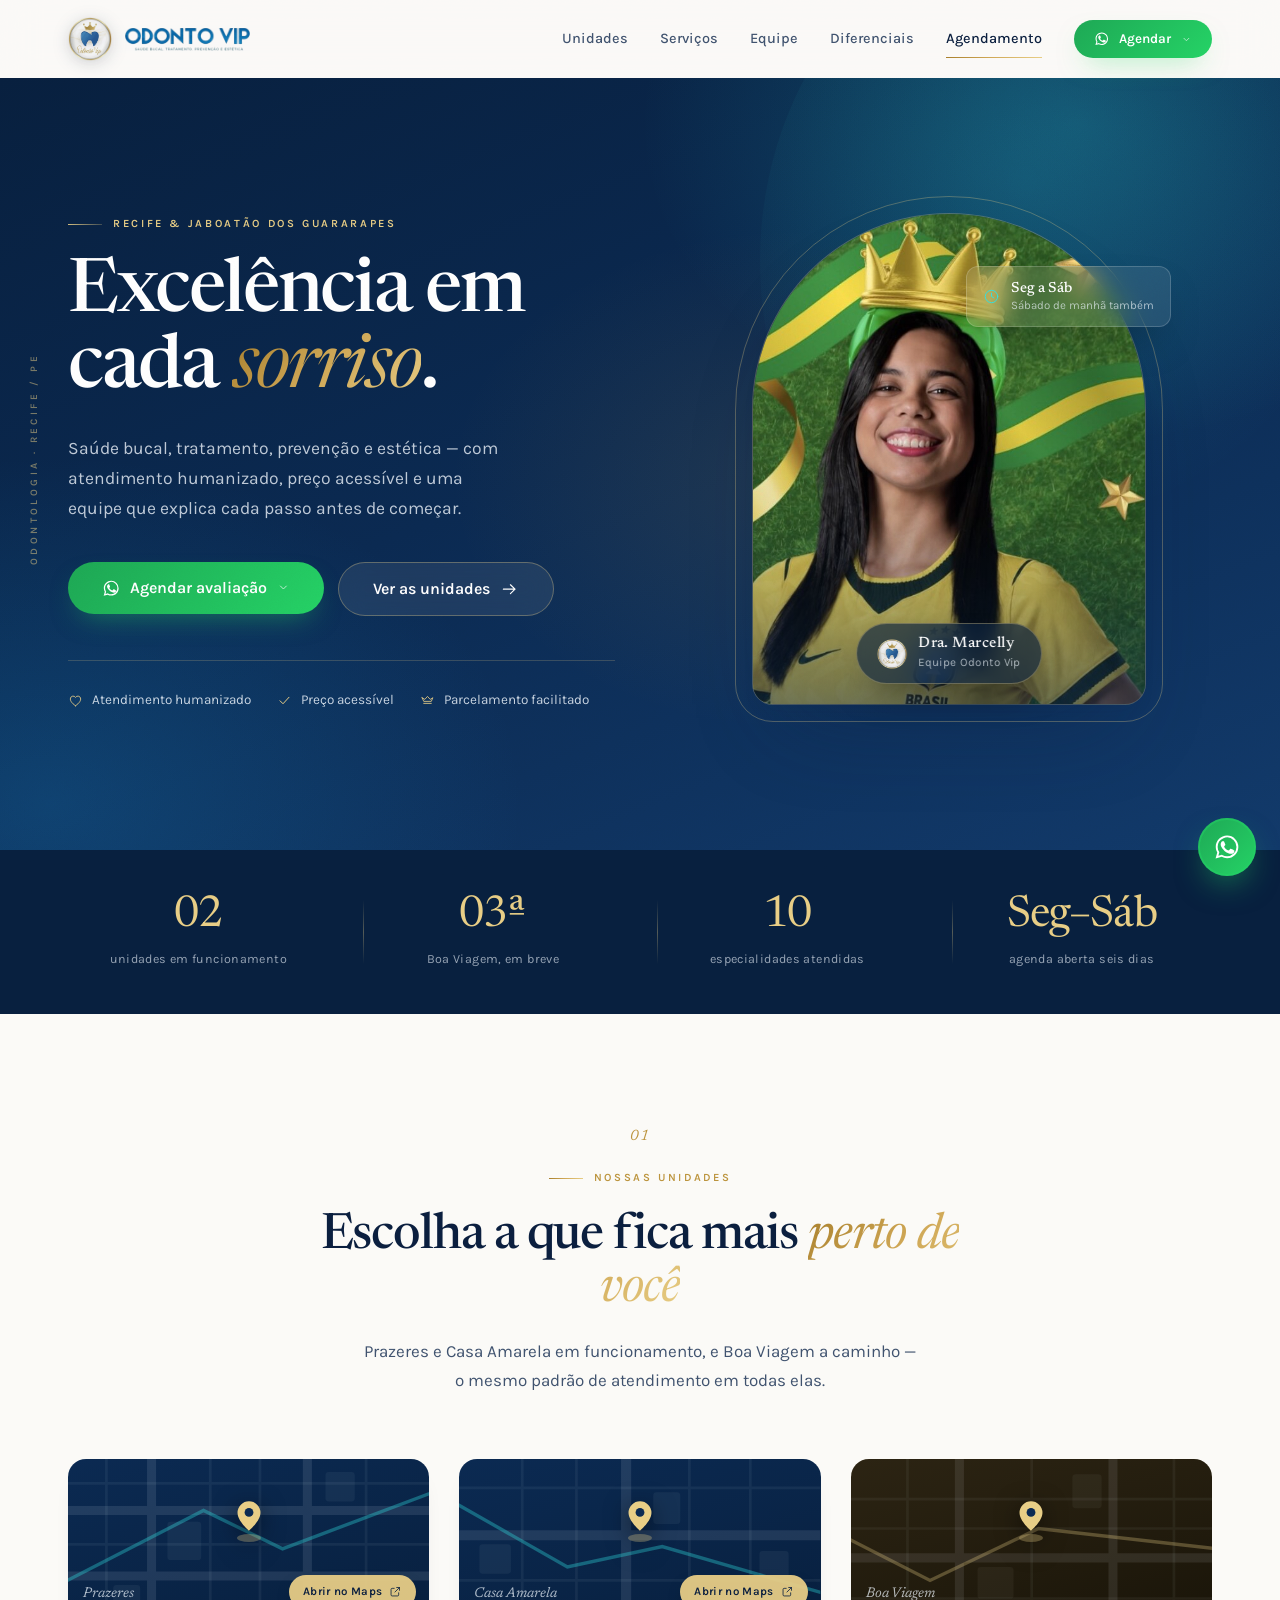
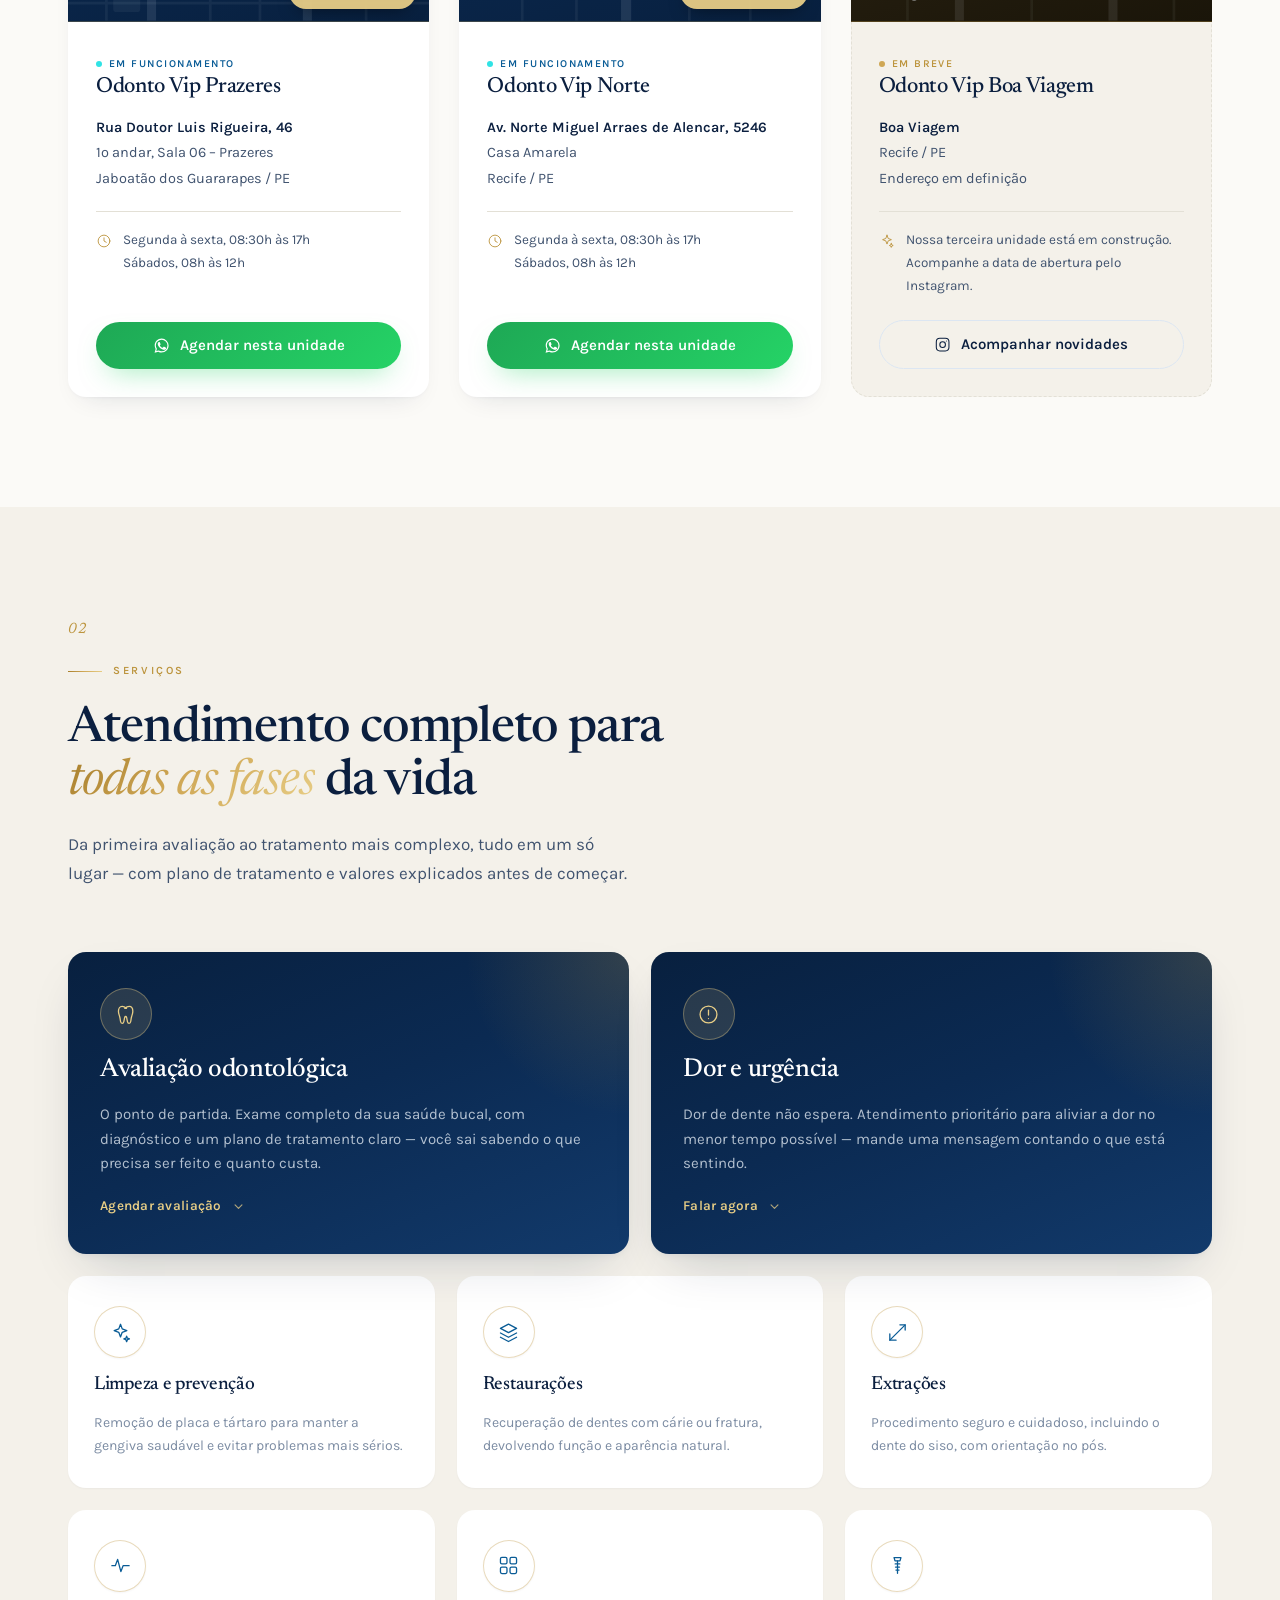
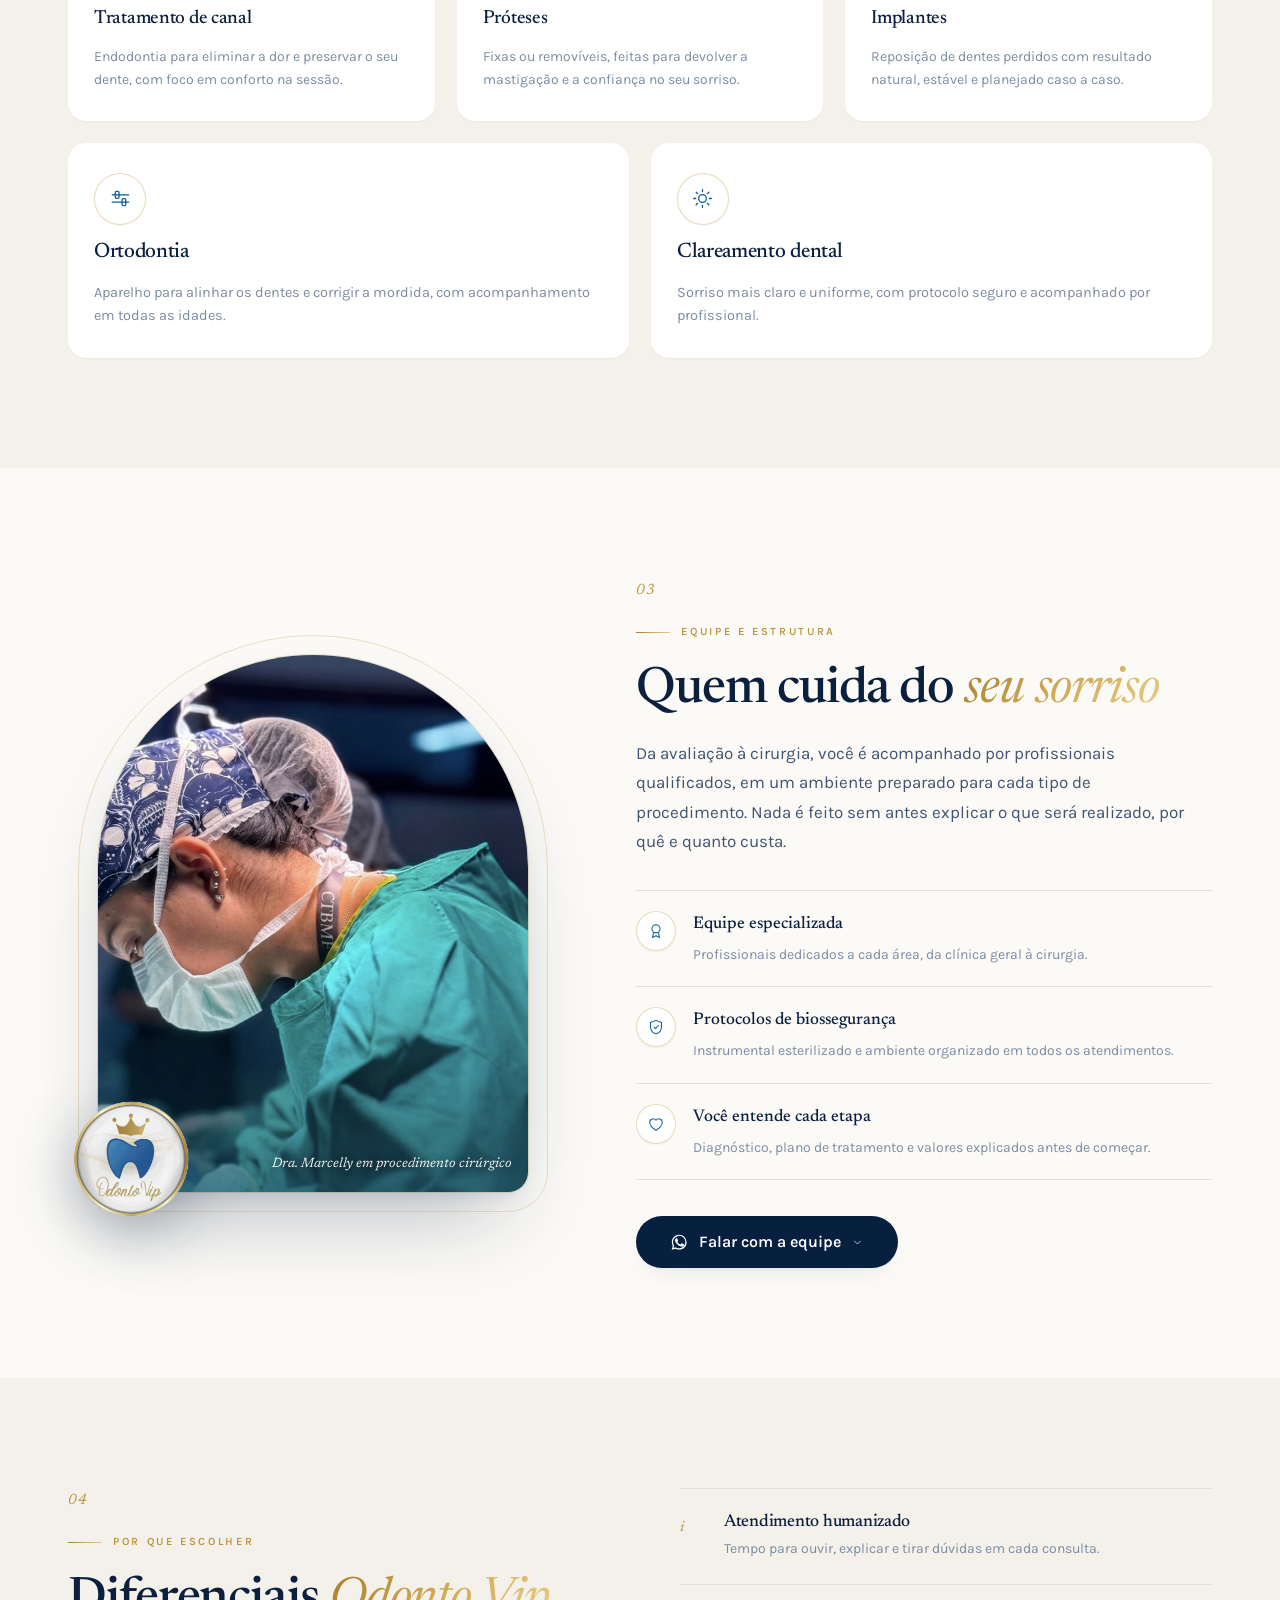
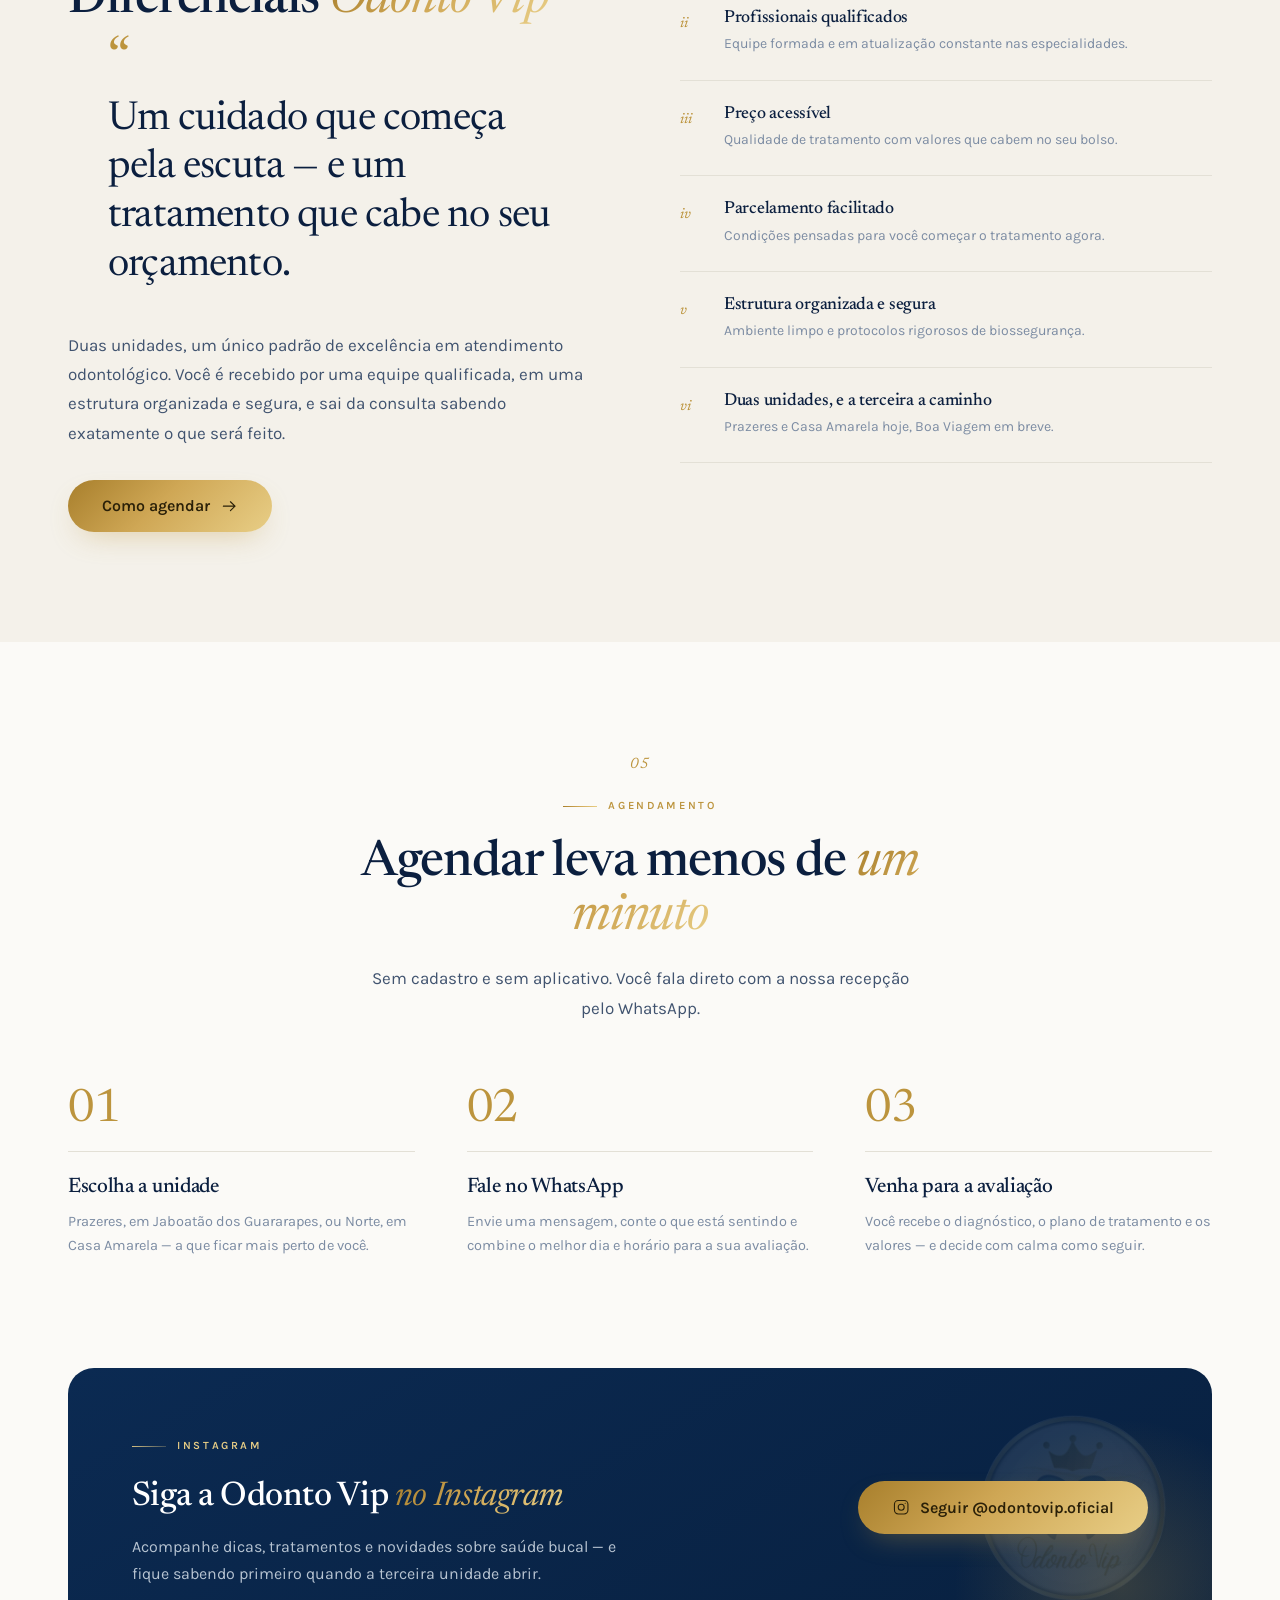
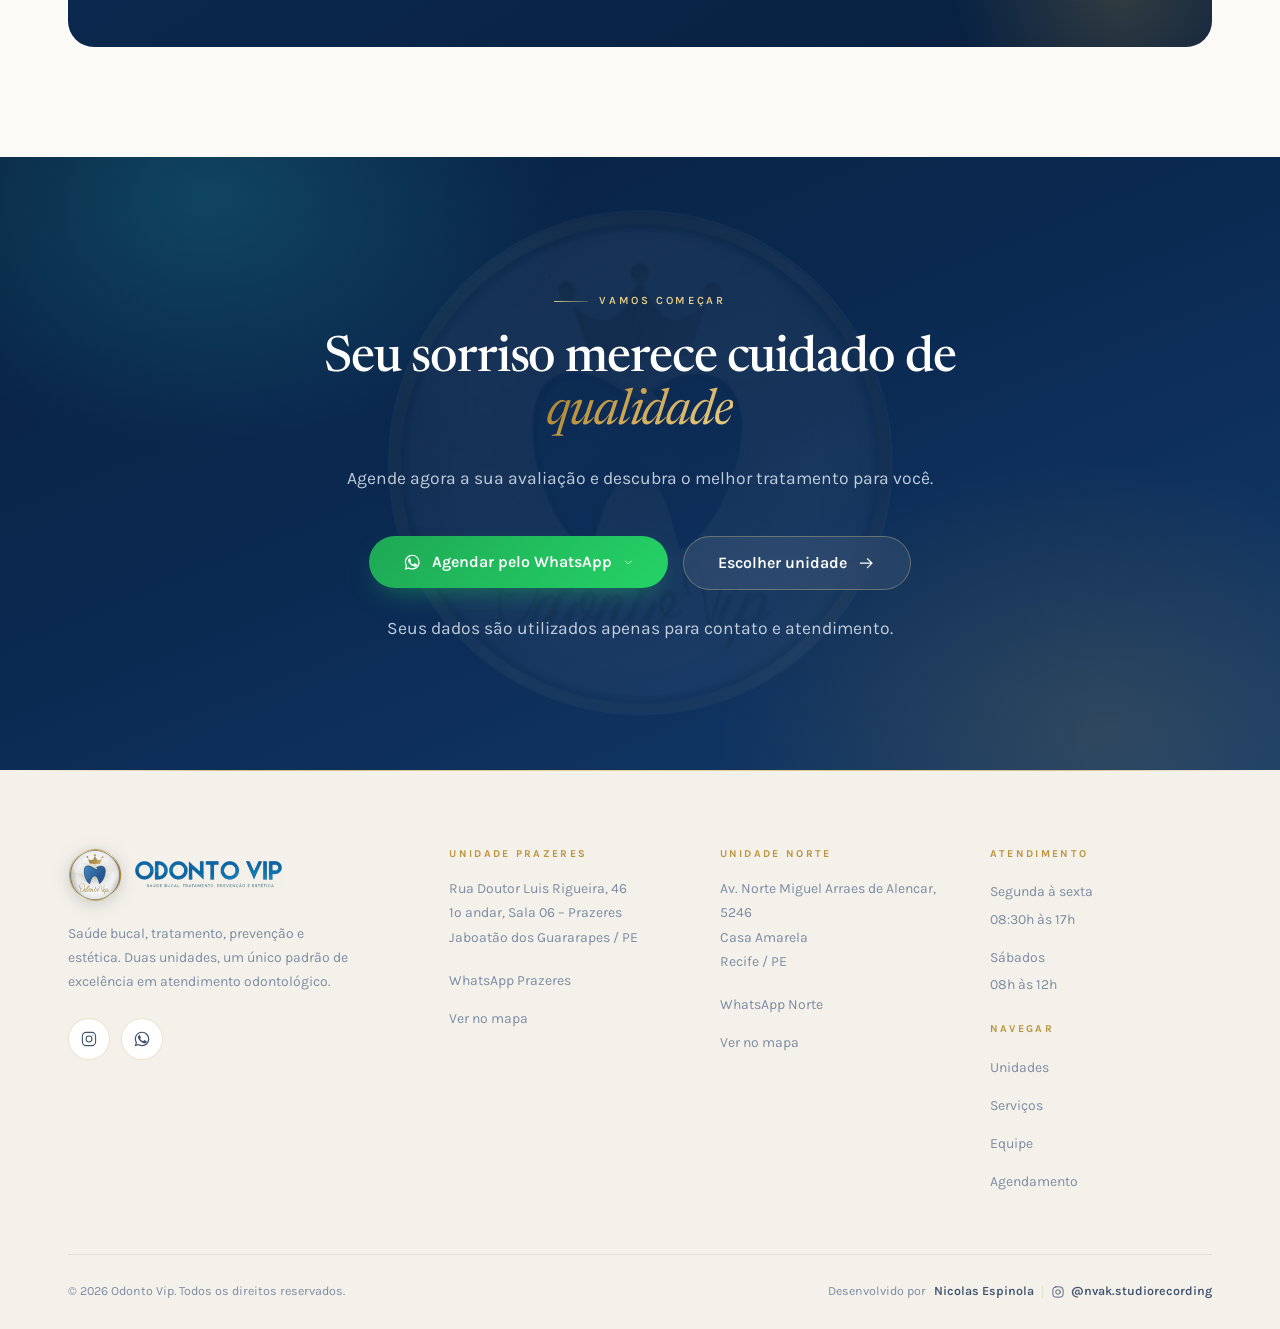
==== odontovip-completo.html @ b55ec0a3 "Landing page Odonto Vip Página institucional para as unidades Prazeres, Norte e Boa Viagem (em const" ====
<!DOCTYPE html>
<html lang="pt-BR">
<head>
<meta charset="UTF-8">
<meta name="viewport" content="width=device-width, initial-scale=1">
<title>Odonto Vip — Excelência em cada sorriso | Recife e Jaboatão dos Guararapes</title>
<meta name="description" content="Clínica odontológica em Recife e Jaboatão dos Guararapes. Avaliação, limpeza, restaurações, canal, próteses, implantes, ortodontia e clareamento. Atendimento humanizado, preço acessível e parcelamento facilitado. Agende pelo WhatsApp.">
<meta name="theme-color" content="#08203F">
<link rel="canonical" href="https://odontovip.com.br/">
<link rel="icon" href="[data-uri]">
<link rel="apple-touch-icon" href="[data-uri]">

<meta property="og:type" content="website">
<meta property="og:locale" content="pt_BR">
<meta property="og:site_name" content="Odonto Vip">
<meta property="og:title" content="Odonto Vip — Excelência em cada sorriso">
<meta property="og:description" content="Saúde bucal, tratamento, prevenção e estética. Duas unidades em Recife e Jaboatão dos Guararapes. Agende pelo WhatsApp.">
<meta property="og:image" content="[data-uri]">
<meta name="twitter:card" content="summary_large_image">

<link rel="preconnect" href="https://fonts.googleapis.com">
<link rel="preconnect" href="https://fonts.gstatic.com" crossorigin>
<link href="https://fonts.googleapis.com/css2?family=Newsreader:ital,opsz,wght@0,6..72,400;0,6..72,500;0,6..72,600;1,6..72,400;1,6..72,500&family=Karla:wght@400;500;600;700&display=swap" rel="stylesheet">
<style>
/* ==========================================================================
   ODONTO VIP — direção de arte
   --------------------------------------------------------------------------
   Impronta própria, não herdada de template:
   · serifa editorial (Newsreader) com itálico como acento — o oposto do
     sans-geométrico-em-tudo que deixa a página com cara de gerada
   · grão fino sobre toda a página, para tirar o "liso digital"
   · fotos em arco (topo semicircular), não em retângulo arredondado
   · fios de ouro (hairlines) em vez de bordas duras
   · numeração de seção 01…05, rótulos verticais, citação em corpo grande
   · ícones de traço fino em anel de ouro, sem caixa preenchida repetida
   Matizes amostrados da marca: azul do dente #1880BF, dourado da coroa #BC943D.
   ========================================================================== */

:root{
  color-scheme: light;

  /* ---- base ---- */
  --paper:#FBFAF7;          /* branco quente, não clínico */
  --paper-2:#F4F1EA;
  --surface:#FFFFFF;
  --bg:#F6F8FC;
  --ink:#0B1F3F;
  --ink-soft:#40536F;
  --ink-faint:#7C8CA3;
  --rule:#E3E0D6;
  --rule-cool:#DCE6F2;

  /* ---- marca ---- */
  --navy:#08203F;
  --navy-2:#0B2A52;
  --navy-3:#123A6B;
  --brand:#1880BF;
  --brand-deep:#0A5C96;
  --brand-bright:#3AA7DE;
  --cyan:#30E3E5;
  --gold:#BC943D;
  --gold-mid:#CFA755;
  --gold-light:#E8CE86;
  --wa:#25D366;
  --wa-deep:#1EA855;

  --grad-brand:linear-gradient(135deg,#0A5C96 0%,#1880BF 60%,#3AA7DE 100%);
  --grad-gold:linear-gradient(135deg,#A87F2C 0%,#CFA755 45%,#E8CE86 100%);
  --grad-navy:linear-gradient(158deg,#08203F 0%,#0B2A52 48%,#123A6B 100%);
  --hair-gold:linear-gradient(90deg,transparent,rgba(188,148,61,.55) 18%,rgba(232,206,134,.9) 50%,rgba(188,148,61,.55) 82%,transparent);
  --hair-cool:linear-gradient(90deg,transparent,rgba(24,128,191,.35) 20%,rgba(48,227,229,.5) 50%,rgba(24,128,191,.35) 80%,transparent);

  /* ---- sombras: difusas e baixas, como luz de ambiente ---- */
  --sh-xs:0 1px 2px rgba(11,31,63,.04);
  --sh:0 2px 4px -2px rgba(11,31,63,.06),0 12px 28px -16px rgba(11,31,63,.16);
  --sh-md:0 4px 10px -4px rgba(11,31,63,.08),0 22px 50px -20px rgba(11,31,63,.22);
  --sh-lg:0 10px 20px -10px rgba(11,31,63,.12),0 44px 90px -30px rgba(11,31,63,.32);
  --sh-gold:0 12px 30px -12px rgba(188,148,61,.45);
  --sh-wa:0 12px 28px -12px rgba(37,211,102,.5);
  --ring:0 0 0 3px rgba(24,128,191,.18);

  /* ---- forma ---- */
  --r-sm:6px;
  --r:12px;
  --r-lg:18px;
  --r-xl:26px;
  --pill:999px;
  --arch:50% 50% 20px 20px / 40% 40% 20px 20px;

  /* ---- tipografia ---- */
  --display:"Newsreader","Iowan Old Style","Palatino Linotype",Georgia,serif;
  --body:"Karla","Avenir Next","Segoe UI",system-ui,sans-serif;

  --ease:cubic-bezier(.22,1,.36,1);
  --t-fast:.2s;
  --t:.4s;
  --t-slow:.7s;

  --head-h:78px;
  --maxw:1200px;
}

/* ============================== reset ============================== */
*,*::before,*::after{box-sizing:border-box}
html{scroll-behavior:smooth; scroll-padding-top:calc(var(--head-h) + 20px); -webkit-text-size-adjust:100%}
body{
  margin:0; background:var(--paper); color:var(--ink);
  font-family:var(--body); font-size:16px; line-height:1.7; font-weight:400;
  -webkit-font-smoothing:antialiased; overflow-x:hidden;
}
/* grão fino sobre tudo — tira o aspecto liso de render */
body::after{
  content:""; position:fixed; inset:0; z-index:3; pointer-events:none; opacity:.05;
  mix-blend-mode:multiply;
  background-image:url("data:image/svg+xml,%3Csvg xmlns='http://www.w3.org/2000/svg' width='180' height='180'%3E%3Cfilter id='n'%3E%3CfeTurbulence type='fractalNoise' baseFrequency='.86' numOctaves='4' stitchTiles='stitch'/%3E%3C/filter%3E%3Crect width='180' height='180' filter='url(%23n)'/%3E%3C/svg%3E");
}
img{max-width:100%; display:block; height:auto}
a{color:var(--brand-deep); text-decoration:none; transition:color var(--t-fast)}
a:hover{color:var(--brand)}
h1,h2,h3,h4{margin:0; font-family:var(--display); font-weight:500; line-height:1.1; letter-spacing:-.015em; color:var(--ink)}
p{margin:0}
ul{margin:0; padding:0; list-style:none}
button{font-family:inherit}
:focus-visible{outline:none; box-shadow:var(--ring); border-radius:var(--r-sm)}
::selection{background:rgba(24,128,191,.18)}

.wrap{width:100%; max-width:var(--maxw); margin:0 auto; padding:0 28px; position:relative; z-index:1}
.section{padding:110px 0; position:relative; z-index:1}
.section-paper{background:var(--paper-2)}
.sr-only{position:absolute;width:1px;height:1px;padding:0;margin:-1px;overflow:hidden;clip:rect(0 0 0 0);white-space:nowrap;border:0}

/* ============================== átomos ============================== */

/* rótulo pequeno em caixa alta, com fio de ouro à esquerda */
.label{
  display:inline-flex; align-items:center; gap:11px;
  font-size:11px; font-weight:600; letter-spacing:.24em; text-transform:uppercase;
  color:var(--gold); margin-bottom:22px;
}
.label::before{content:""; width:34px; height:1px; background:var(--grad-gold); flex:none}
.label.on-dark{color:var(--gold-light)}
.label.on-dark::before{background:linear-gradient(90deg,rgba(232,206,134,.9),rgba(232,206,134,.25))}

/* numeração editorial de seção */
.sec-no{
  display:block; font-family:var(--display); font-style:italic; font-weight:400;
  font-size:15px; letter-spacing:.06em; color:var(--gold); margin-bottom:10px;
}

/* rótulo vertical */
.vlabel{
  position:absolute; left:-14px; top:50%;
  transform:rotate(180deg) translateY(50%); writing-mode:vertical-rl;
  font-size:10px; font-weight:600; letter-spacing:.34em; text-transform:uppercase;
  color:rgba(232,206,134,.5); pointer-events:none; user-select:none;
}

.h-xl{font-size:clamp(40px,6.2vw,74px); line-height:1.03; letter-spacing:-.028em}
.h-lg{font-size:clamp(30px,4.4vw,50px); line-height:1.07; letter-spacing:-.022em}
.h-md{font-size:clamp(24px,3vw,34px); line-height:1.14}

/* acentos: itálico serifado + ouro — o gesto que dá autoria à página */
.acc{font-style:italic; font-weight:400;
  background:var(--grad-gold); -webkit-background-clip:text; background-clip:text; color:transparent}
.acc-cool{font-style:italic; font-weight:400;
  background:linear-gradient(120deg,#3AA7DE,#30E3E5); -webkit-background-clip:text; background-clip:text; color:transparent}

.lead{font-size:17px; color:var(--ink-soft); line-height:1.72; max-width:56ch}
.lead-sm{font-size:15px; color:var(--ink-soft); line-height:1.7}

/* fios */
.hair{height:1px; background:var(--hair-gold); border:0; margin:0}
.hair-cool{height:1px; background:var(--hair-cool); border:0; margin:0}

.sec-head{max-width:640px; margin-bottom:64px}
.sec-head.center{margin-inline:auto; text-align:center}
.sec-head.center .label{justify-content:center}
.sec-head .lead{margin-top:20px}

/* ---- botões ---- */
.btn{
  display:inline-flex; align-items:center; justify-content:center; gap:10px;
  font-family:var(--body); font-weight:600; font-size:15px; line-height:1;
  padding:15px 28px; border-radius:var(--pill); border:0; cursor:pointer;
  white-space:nowrap; text-decoration:none; position:relative;
  transition:transform var(--t) var(--ease), box-shadow var(--t) var(--ease),
             background var(--t-fast), color var(--t-fast), border-color var(--t-fast);
}
/* line-height:1 no botão + display:block no ícone = ícone e texto sempre
   centrados entre si (era a causa do desalinhamento no "Agendar") */
.btn svg{width:1.15em; height:1.15em; flex:none; display:block}
.btn-wa{background:linear-gradient(135deg,var(--wa-deep),var(--wa)); color:#fff; box-shadow:var(--sh-wa)}
.btn-wa:hover{transform:translateY(-2px); box-shadow:0 18px 38px -12px rgba(37,211,102,.6); color:#fff}
.btn-ink{background:var(--navy); color:#fff; box-shadow:var(--sh)}
.btn-ink:hover{transform:translateY(-2px); background:var(--navy-2); color:#fff; box-shadow:var(--sh-md)}
.btn-gold{background:var(--grad-gold); color:#2A2008; box-shadow:var(--sh-gold)}
.btn-gold:hover{transform:translateY(-2px); color:#2A2008; box-shadow:0 18px 40px -12px rgba(188,148,61,.55)}
.btn-line{background:transparent; color:var(--ink); border:1px solid var(--rule-cool)}
.btn-line:hover{border-color:var(--brand); color:var(--brand-deep); transform:translateY(-2px)}
.btn-glass{background:rgba(255,255,255,.08); color:#fff; border:1px solid rgba(232,206,134,.34); backdrop-filter:blur(12px)}
.btn-glass:hover{background:rgba(255,255,255,.14); border-color:var(--gold-light); color:#fff; transform:translateY(-2px)}
.btn-block{width:100%}
.btn-sm{padding:11px 20px; font-size:13.5px}
.btn-lg{padding:17px 34px; font-size:16px}

/* seta que avança no hover */
.btn .go{transition:transform var(--t) var(--ease)}
.btn:hover .go{transform:translateX(4px)}

/* ---- seletor de unidade ----
   Feito com <details>/<summary>: abre e fecha nativamente, é acessível por
   teclado e os links continuam sendo <a href> de verdade — funciona mesmo se o
   JS falhar. O JS só cuida de fechar ao clicar fora e no Esc. */
.picker{position:relative; display:inline-block}
.picker.block{display:block}
.picker > summary{
  list-style:none; cursor:pointer;
  -webkit-tap-highlight-color:transparent;
}
.picker > summary::-webkit-details-marker{display:none}
.picker > summary::marker{content:""}
.picker.block > summary{width:100%}
.picker .caret{width:.8em; height:.8em; opacity:.75; transition:transform var(--t) var(--ease)}
.picker[open] .caret{transform:rotate(180deg)}

.picker-menu{
  position:absolute; z-index:70; top:calc(100% + 12px); left:50%; transform:translateX(-50%);
  min-width:268px; padding:9px; border-radius:var(--r-lg); text-align:left;
  background:var(--surface); box-shadow:var(--sh-md), inset 0 0 0 1px rgba(188,148,61,.30);
  animation:pop .18s var(--ease);
}
@keyframes pop{from{opacity:0; transform:translateX(-50%) translateY(-6px)}}
.picker.to-right .picker-menu{left:auto; right:0; transform:none; animation:pop-r .18s var(--ease)}
@keyframes pop-r{from{opacity:0; transform:translateY(-6px)}}
.picker.to-up .picker-menu{top:auto; bottom:calc(100% + 12px)}
/* enquanto um seletor está aberto, a seção dele sobe acima das seguintes: todas
   as seções têm z-index 1, e a de baixo no DOM pintava por cima do menu */
.section.picker-open,.cta.picker-open,.hero.picker-open,.site-footer.picker-open{z-index:45}
/* o cartão também sobe: enquanto os cartões de baixo fazem o fade-in eles têm
   opacity < 1, o que cria contexto de empilhamento e cobria o menu por ~0,7s */
.svc.picker-open{z-index:46}
.wa-dock .picker-menu{min-width:250px}
@media (max-width:340px){ .wa-dock .picker-menu{min-width:0; width:calc(100vw - 40px)} }
/* seta ligando o menu ao botão */
.picker-menu::before{
  content:""; position:absolute; top:-6px; left:50%; margin-left:-6px;
  width:12px; height:12px; background:var(--surface); transform:rotate(45deg);
  box-shadow:-1px -1px 0 0 rgba(188,148,61,.30);
}
.picker.to-right .picker-menu::before{left:auto; right:26px; margin-left:0}
.picker.to-up .picker-menu::before{
  top:auto; bottom:-6px; box-shadow:1px 1px 0 0 rgba(188,148,61,.30);
}
.picker-head{
  display:block; padding:9px 12px 11px;
  font-size:10.5px; font-weight:700; letter-spacing:.2em; text-transform:uppercase; color:var(--gold);
}
.picker-menu a{
  display:flex; align-items:center; gap:13px; padding:11px 12px;
  border-radius:var(--r); color:var(--ink); transition:background var(--t-fast);
}
.picker-menu a:hover,.picker-menu a:focus-visible{background:var(--paper-2); color:var(--ink)}
.picker-menu a + a{margin-top:2px}
.pm-ico{
  width:36px; height:36px; border-radius:50%; flex:none;
  display:flex; align-items:center; justify-content:center;
  background:rgba(37,211,102,.12); color:var(--wa-deep);
}
.pm-ico svg{width:18px; height:18px; display:block}
.pm-txt b{display:block; font-family:var(--display); font-weight:500; font-size:16.5px; line-height:1.2}
.pm-txt span{font-size:12.5px; color:var(--ink-faint)}

/* gatilho no estilo de link, usado nos cartões de serviço em destaque */
.picker > summary.go-link{
  display:inline-flex; align-items:center; gap:9px;
  font-size:13.5px; font-weight:600; color:var(--gold-light); letter-spacing:.02em;
}
.picker > summary.go-link svg{width:15px; height:15px; display:block}
.svc.feat .picker{position:relative; margin-top:auto}

/* ---- ícone em anel de ouro (substitui a caixa preenchida repetida) ---- */
.ring-ico{
  width:52px; height:52px; border-radius:50%; flex:none;
  display:inline-flex; align-items:center; justify-content:center;
  color:var(--brand-deep); background:var(--surface);
  box-shadow:inset 0 0 0 1px rgba(188,148,61,.34), var(--sh-xs);
  transition:color var(--t), box-shadow var(--t), background var(--t), transform var(--t) var(--ease);
}
.ring-ico svg{width:23px; height:23px}
.ring-ico.sm{width:40px; height:40px}
.ring-ico.sm svg{width:18px; height:18px}
.ring-ico.solid{background:var(--grad-brand); color:#fff; box-shadow:var(--sh)}
.ring-ico.gold{background:var(--grad-gold); color:#2A2008; box-shadow:var(--sh-gold)}

.reveal{opacity:0; transform:translateY(20px); transition:opacity var(--t-slow) var(--ease), transform var(--t-slow) var(--ease)}
.reveal.in{opacity:1; transform:none}

/* ============================== header ============================== */
.site-header{
  position:sticky; top:0; z-index:50; height:var(--head-h); display:flex; align-items:center;
  background:rgba(251,250,247,.86); backdrop-filter:blur(18px) saturate(1.3);
  transition:box-shadow var(--t), background var(--t);
}
.site-header::after{
  content:""; position:absolute; left:0; right:0; bottom:0; height:1px;
  background:var(--hair-gold); opacity:0; transition:opacity var(--t);
}
.site-header.scrolled{background:rgba(251,250,247,.95); box-shadow:0 1px 24px -12px rgba(11,31,63,.22)}
.site-header.scrolled::after{opacity:1}
.head-inner{display:flex; align-items:center; gap:30px; width:100%; max-width:var(--maxw); margin:0 auto; padding:0 28px}

/* lockup: selo circular dourado + lettering da marca */
.brand{display:inline-flex; align-items:center; gap:13px; margin-right:auto; flex:none}
.brand .selo{width:44px; height:44px; flex:none; filter:drop-shadow(0 3px 8px rgba(11,31,63,.18))}
.brand .lettering{height:23px; width:auto; flex:none}
.brand:hover .selo{transform:rotate(-6deg)}
.brand .selo{transition:transform var(--t) var(--ease)}

.nav{display:flex; align-items:center; gap:32px}
.nav > a{flex:none}
/* :not(.btn) é essencial — `.nav > a` tem especificidade maior que `.btn`, e sem
   isso sobrescrevia o padding e o font-size do botão "Agendar", que ficava sem
   respiro lateral e com o ícone desencontrado do texto */
.nav > a:not(.btn){position:relative; font-size:14.5px; font-weight:500; color:var(--ink-soft); padding:7px 0}
.nav > a:not(.btn)::after{
  content:""; position:absolute; left:0; right:100%; bottom:0; height:1px;
  background:var(--grad-gold); transition:right var(--t) var(--ease);
}
.nav > a:not(.btn):hover,.nav > a:not(.btn).active{color:var(--ink)}
.nav > a:not(.btn):hover::after,.nav > a:not(.btn).active::after{right:0}
.nav-toggle{
  display:none; width:44px; height:44px; border-radius:50%; cursor:pointer;
  border:1px solid var(--rule); background:var(--surface); color:var(--ink);
  align-items:center; justify-content:center;
}
.nav-toggle svg{width:19px; height:19px; display:block}

/* camada de adornos: é ELA que recorta os enfeites, para que a própria seção
   possa ficar com overflow visível e os menus de unidade não sejam cortados */
.deco{position:absolute; inset:0; overflow:hidden; pointer-events:none; z-index:0; border-radius:inherit}

/* ============================== hero ============================== */
.hero{position:relative; color:#EDF4FB; background:var(--grad-navy); padding:118px 0 128px}
.hero::before{
  content:""; position:absolute; inset:0; pointer-events:none;
  background:
    radial-gradient(680px 500px at 84% 6%, rgba(48,227,229,.20), transparent 64%),
    radial-gradient(760px 560px at 4% 94%, rgba(24,128,191,.26), transparent 62%),
    radial-gradient(520px 380px at 62% 52%, rgba(188,148,61,.12), transparent 66%);
}
/* forma orgânica ao fundo, não um círculo perfeito */
.hero .deco .blob{
  position:absolute; width:660px; height:660px; right:-140px; top:-160px; pointer-events:none;
  background:radial-gradient(circle at 40% 40%, rgba(48,227,229,.13), transparent 62%);
  border-radius:44% 56% 62% 38% / 52% 44% 56% 48%;
  animation:morph 26s ease-in-out infinite;
}
@keyframes morph{
  0%,100%{border-radius:44% 56% 62% 38% / 52% 44% 56% 48%; transform:rotate(0)}
  50%    {border-radius:58% 42% 38% 62% / 44% 58% 42% 56%; transform:rotate(8deg)}
}
.hero-grid{position:relative; z-index:2; display:grid; gap:72px; align-items:center;
  grid-template-columns:minmax(0,1.02fr) minmax(0,.98fr)}
.hero h1{color:#fff}
.hero h1 .line{display:block}
.hero .sub{margin-top:26px; font-size:17.5px; line-height:1.7; color:rgba(237,244,251,.80); max-width:44ch}
.hero-cta{display:flex; flex-wrap:wrap; gap:14px; margin-top:38px}
.hero-marks{display:flex; flex-wrap:wrap; gap:26px; margin-top:44px; padding-top:28px;
  border-top:1px solid rgba(232,206,134,.20)}
.mark{display:inline-flex; align-items:center; gap:9px; font-size:13.5px; color:rgba(237,244,251,.84)}
.mark svg{width:15px; height:15px; color:var(--gold-light); flex:none; display:block}

/* retrato em arco, com fio de ouro e selo — não um círculo genérico */
.portrait-wrap{position:relative; justify-self:center; width:min(100%,392px); margin:18px 0}
.portrait{
  position:relative; aspect-ratio:4/5; border-radius:var(--arch); overflow:hidden;
  box-shadow:var(--sh-lg), 0 0 0 1px rgba(232,206,134,.30);
  /* passe-partout: o outline segue o border-radius da própria foto e o offset
     aumenta os raios de forma concêntrica — por isso encaixa sempre. Um ::before
     com raio em % não encaixa: a % resolve contra o tamanho de cada elemento. */
  outline:1px solid rgba(232,206,134,.30);
  outline-offset:17px;
}
.portrait img{width:100%; height:100%; object-fit:cover; object-position:center 8%}
.portrait::after{
  content:""; position:absolute; inset:0; pointer-events:none; border-radius:inherit;
  background:linear-gradient(to top, rgba(8,32,63,.55) 0%, rgba(8,32,63,.06) 38%, transparent 62%);
}
.name-tag{
  position:absolute; z-index:2; left:50%; bottom:20px; transform:translateX(-50%);
  display:inline-flex; align-items:center; gap:11px; white-space:nowrap;
  background:rgba(8,32,63,.62); border:1px solid rgba(232,206,134,.34);
  backdrop-filter:blur(14px); border-radius:var(--pill); padding:11px 20px;
  box-shadow:0 18px 36px -16px rgba(0,0,0,.6);
}
.name-tag .selo-mini{width:30px; height:30px; flex:none}
.name-tag b{display:block; font-family:var(--display); font-weight:500; font-size:15px; color:#fff; line-height:1.15}
.name-tag span{font-size:11.5px; color:rgba(237,244,251,.68); letter-spacing:.04em}

.float-note{
  position:absolute; z-index:2; right:-26px; top:52px;
  display:flex; align-items:center; gap:11px; max-width:210px;
  background:rgba(255,255,255,.09); border:1px solid rgba(255,255,255,.18);
  backdrop-filter:blur(14px); border-radius:var(--r); padding:13px 16px;
  box-shadow:0 20px 44px -20px rgba(0,0,0,.55);
  animation:bob 7s ease-in-out infinite;
}
@keyframes bob{0%,100%{transform:translateY(0)}50%{transform:translateY(-11px)}}
.float-note svg{width:17px; height:17px; color:var(--cyan); flex:none; display:block}
.float-note b{display:block; font-family:var(--display); font-weight:500; font-size:14.5px; color:#fff; line-height:1.2}
.float-note span{font-size:11.5px; color:rgba(237,244,251,.68); line-height:1.4}

/* ============================== faixa de números ============================== */
.figures{background:var(--navy); position:relative; z-index:2}
.figures-inner{
  display:grid; grid-template-columns:repeat(4,1fr);
  padding:44px 0; gap:34px;
}
.fig{position:relative; text-align:center; padding:0 18px}
.fig + .fig::before{
  content:""; position:absolute; left:0; top:8%; bottom:8%; width:1px;
  background:linear-gradient(to bottom,transparent,rgba(232,206,134,.34),transparent);
}
.fig b{
  display:block; font-family:var(--display); font-weight:400; font-size:clamp(30px,3.6vw,44px);
  line-height:1; color:var(--gold-light); letter-spacing:-.02em;
}
.fig span{display:block; margin-top:11px; font-size:12.5px; color:rgba(237,244,251,.62); letter-spacing:.03em}

/* ============================== unidades ============================== */
.units{display:grid; grid-template-columns:repeat(auto-fit,minmax(304px,1fr)); gap:30px}
.unit{
  display:flex; flex-direction:column; background:var(--surface);
  border-radius:var(--r-lg); overflow:hidden; box-shadow:var(--sh);
  transition:transform var(--t) var(--ease), box-shadow var(--t) var(--ease);
}
.unit:hover{transform:translateY(-6px); box-shadow:var(--sh-md)}

/* placa de mapa vetorial — arte própria, não um link de texto solto */
.map-plate{
  position:relative; display:block; aspect-ratio:20/9; overflow:hidden;
  background:linear-gradient(165deg,#0B2A52,#08203F);
  border-bottom:1px solid rgba(188,148,61,.28);
}
.map-plate .art{position:absolute; inset:0; width:100%; height:100%}
.map-plate .pin{
  position:absolute; left:50%; top:46%; transform:translate(-50%,-100%);
  width:34px; height:34px; color:var(--gold-light);
  filter:drop-shadow(0 6px 12px rgba(0,0,0,.55));
}
.map-plate .pin svg{width:100%; height:100%; display:block}
.map-plate .pin::after{
  content:""; position:absolute; left:50%; bottom:-9px; transform:translateX(-50%);
  width:24px; height:8px; border-radius:50%; background:rgba(232,206,134,.30);
  animation:ping 2.6s ease-out infinite;
}
@keyframes ping{0%{transform:translateX(-50%) scale(.5); opacity:.9}100%{transform:translateX(-50%) scale(2.2); opacity:0}}
.map-plate .open{
  position:absolute; right:13px; bottom:12px;
  display:inline-flex; align-items:center; gap:7px;
  font-size:11.5px; font-weight:600; letter-spacing:.03em; color:#0B1F3F;
  background:rgba(232,206,134,.94); border-radius:var(--pill); padding:7px 14px;
  box-shadow:0 8px 18px -8px rgba(0,0,0,.5);
  transition:transform var(--t) var(--ease), background var(--t-fast);
}
.map-plate .open svg{width:13px; height:13px; display:block}
.map-plate:hover .open{transform:translateX(3px); background:#F0DCA4}
.map-plate .district{
  position:absolute; left:15px; bottom:14px;
  font-family:var(--display); font-style:italic; font-size:14px; color:rgba(237,244,251,.72);
}

.unit-body{padding:26px 28px 22px; flex:1}
.unit-body h3{font-size:22px; margin-bottom:9px}
.tag{
  display:inline-flex; align-items:center; gap:7px; font-size:10.5px; font-weight:600;
  letter-spacing:.14em; text-transform:uppercase; color:var(--brand-deep);
}
.tag::before{content:""; width:6px; height:6px; border-radius:50%; background:var(--cyan); flex:none}
.tag.soon{color:var(--gold)}
.tag.soon::before{background:var(--gold-mid)}
.unit address{font-style:normal; margin-top:16px; font-size:14.5px; line-height:1.75; color:var(--ink-soft)}
.unit address strong{display:block; color:var(--ink); font-weight:600}
.unit-hours{
  display:flex; gap:11px; margin-top:20px; padding-top:17px;
  border-top:1px solid var(--rule); font-size:13.5px; color:var(--ink-soft);
}
.unit-hours svg{width:16px; height:16px; color:var(--gold); flex:none; margin-top:4px; display:block}
.unit-foot{padding:0 28px 28px}
.unit.is-soon{background:var(--paper-2); box-shadow:none; outline:1px dashed var(--rule); outline-offset:-1px}
.unit.is-soon .map-plate{background:linear-gradient(165deg,#2C2413,#1A1509)}
.unit.is-soon:hover{transform:none}

/* ============================== serviços (grade editorial) ============================== */
.services{display:grid; grid-template-columns:repeat(6,1fr); gap:22px}
.svc{
  grid-column:span 2; display:flex; flex-direction:column; gap:15px;
  padding:30px 26px; background:var(--surface); border-radius:var(--r-lg);
  box-shadow:var(--sh-xs); transition:transform var(--t) var(--ease), box-shadow var(--t) var(--ease);
}
.svc:hover{transform:translateY(-5px); box-shadow:var(--sh)}
.svc:hover .ring-ico{color:#fff; background:var(--grad-brand); box-shadow:var(--sh); transform:rotate(-5deg)}
.svc h3{font-size:19px; line-height:1.22}
.svc p{font-size:14px; color:var(--ink-faint); line-height:1.65}
/* ritmo da grade: 3+3 (destaque) · 2+2+2 · 2+2+2 · 3+3 — todas as linhas
   fecham cheias, sem o buraco final típico de grade automática */
.svc.wide{grid-column:span 3}
.svc.wide h3{font-size:21px}
.svc.wide p{font-size:14.5px}

/* duas portas de entrada em destaque: ocupam 3 colunas e ganham fundo escuro */
.svc.feat{
  grid-column:span 3; background:var(--grad-navy); color:#EDF4FB;
  box-shadow:var(--sh-md); position:relative; padding:36px 32px;
}
/* o brilho é um gradiente ancorado no canto, com inset:0 — antes era um círculo
   deslocado que só ficava contido por overflow:hidden, e o overflow cortava o
   menu de unidade que abre a partir do cartão */
.svc.feat::before{
  content:""; position:absolute; inset:0; border-radius:inherit; pointer-events:none;
  background:radial-gradient(240px 240px at 100% 0%, rgba(188,148,61,.22), transparent 68%);
}
.svc.feat h3{color:#fff; font-size:26px; position:relative}
.svc.feat p{color:rgba(237,244,251,.74); font-size:15px; position:relative}
.svc.feat .ring-ico{background:rgba(232,206,134,.14); color:var(--gold-light);
  box-shadow:inset 0 0 0 1px rgba(232,206,134,.36); position:relative}
.svc.feat:hover .ring-ico{background:var(--grad-gold); color:#2A2008}
.svc.feat .go-link{
  position:relative; margin-top:auto; display:inline-flex; align-items:center; gap:9px;
  font-size:13.5px; font-weight:600; color:var(--gold-light); letter-spacing:.02em;
}
.svc.feat .go-link svg{width:15px; height:15px; display:block; transition:transform var(--t) var(--ease)}
.svc.feat:hover .go-link svg{transform:translateX(4px)}

/* ============================== equipe ============================== */
.team{display:grid; grid-template-columns:minmax(0,.92fr) minmax(0,1.08fr); gap:78px; align-items:center}
.team-media{position:relative; margin:20px 0; justify-self:center; width:min(100%,430px)}
.team-media .shot{
  aspect-ratio:4/5; width:100%; object-fit:cover; border-radius:var(--arch);
  box-shadow:var(--sh-lg), 0 0 0 1px rgba(188,148,61,.24);
  outline:1px solid rgba(188,148,61,.28);
  outline-offset:19px;
}
.team-media .selo{
  position:absolute; z-index:2; bottom:-26px; left:-26px; width:118px; height:118px;
  filter:drop-shadow(0 16px 30px rgba(11,31,63,.34)); animation:bob 8s ease-in-out infinite;
}
.team-caption{
  position:absolute; z-index:2; right:16px; bottom:18px; max-width:64%;
  font-family:var(--display); font-style:italic; font-size:13.5px; line-height:1.4;
  color:rgba(255,255,255,.94); text-align:right; text-shadow:0 2px 10px rgba(0,0,0,.6);
}
.team-points{display:grid; margin-top:34px}
.team-point{display:flex; gap:17px; align-items:flex-start; padding:20px 0; border-top:1px solid var(--rule)}
.team-point:last-child{border-bottom:1px solid var(--rule)}
.team-point b{display:block; font-family:var(--display); font-weight:500; font-size:17px; margin-bottom:4px}
.team-point p{font-size:14px; color:var(--ink-faint); line-height:1.6}

/* ============================== diferenciais ============================== */
.why{display:grid; grid-template-columns:minmax(0,1fr) minmax(0,1fr); gap:80px; align-items:start}
.pull{
  font-family:var(--display); font-weight:400; font-size:clamp(26px,3.4vw,40px);
  line-height:1.22; letter-spacing:-.02em; color:var(--ink); margin-top:24px;
}
.pull .q{display:block; font-size:56px; line-height:.4; color:var(--gold); margin-bottom:22px}
.why-list{display:grid}
.why-item{display:flex; gap:20px; align-items:flex-start; padding:24px 0; border-top:1px solid var(--rule)}
.why-item:last-child{border-bottom:1px solid var(--rule)}
.why-item .n{
  font-family:var(--display); font-style:italic; font-size:14px; color:var(--gold);
  flex:none; width:24px; padding-top:4px;
}
.why-item h3{font-size:17.5px; margin-bottom:5px}
.why-item p{font-size:14px; color:var(--ink-faint); line-height:1.6}

/* ============================== agendamento ============================== */
.steps{display:grid; grid-template-columns:repeat(3,1fr); gap:52px}
.step{position:relative}
/* o numeral fica acima do seu próprio fio — antes ele estava sobreposto ao
   border-top do bloco e a linha passava por cima dos algarismos */
.step .n{
  display:block; padding-bottom:18px; margin-bottom:24px;
  border-bottom:1px solid var(--rule);
  font-family:var(--display); font-weight:400; font-size:46px; line-height:1;
  color:var(--gold); letter-spacing:-.03em;
}
.step h3{font-size:21px; margin-bottom:11px}
.step p{font-size:14.5px; color:var(--ink-faint); line-height:1.66}

/* ============================== instagram ============================== */
.ig{
  position:relative; overflow:hidden; border-radius:var(--r-xl);
  background:linear-gradient(150deg,#0B2A52,#08203F); color:#EDF4FB;
  padding:60px 64px; display:flex; flex-wrap:wrap; align-items:center;
  justify-content:space-between; gap:36px;
}
.ig::before{
  content:""; position:absolute; right:-90px; bottom:-120px; width:360px; height:360px;
  background:radial-gradient(circle,rgba(188,148,61,.24),transparent 66%); border-radius:50%;
}
.ig .selo-ghost{
  position:absolute; right:44px; top:50%; transform:translateY(-50%);
  width:190px; height:190px; opacity:.10; pointer-events:none;
}
.ig-copy{position:relative; max-width:50ch}
.ig-copy h2{color:#fff}
.ig-copy p{margin-top:16px; color:rgba(237,244,251,.76); font-size:16px}
.btn-ig{position:relative; background:var(--grad-gold); color:#2A2008; box-shadow:var(--sh-gold)}
.btn-ig:hover{transform:translateY(-2px); color:#2A2008; box-shadow:0 18px 40px -12px rgba(188,148,61,.55)}

/* ============================== CTA final ============================== */
.cta{position:relative; background:var(--grad-navy); color:#EDF4FB; padding:126px 0; text-align:center}
.cta::before{
  content:""; position:absolute; inset:0; pointer-events:none;
  background:
    radial-gradient(560px 400px at 16% 6%, rgba(48,227,229,.18), transparent 64%),
    radial-gradient(620px 440px at 86% 94%, rgba(188,148,61,.18), transparent 62%);
}
.cta-inner{position:relative; z-index:2; max-width:760px; margin:0 auto}
.cta .label{justify-content:center}
.cta h2{color:#fff}
.cta p{margin-top:24px; color:rgba(237,244,251,.80); font-size:17.5px}
.cta-actions{display:flex; flex-wrap:wrap; gap:15px; justify-content:center; margin-top:42px}
.cta-note{margin-top:30px; font-size:12.5px; color:rgba(237,244,251,.48)}
.cta .deco .selo-ghost{
  position:absolute; left:50%; top:50%; transform:translate(-50%,-50%);
  width:520px; height:520px; opacity:.05;
}

/* ============================== footer ============================== */
.site-footer{background:var(--paper-2); padding:78px 0 0; position:relative; z-index:1}
.site-footer::before{content:""; position:absolute; left:0; right:0; top:0; height:1px; background:var(--hair-gold)}
.foot-grid{display:grid; grid-template-columns:minmax(0,1.5fr) repeat(3,minmax(0,1fr)); gap:48px}
/* lockup do rodapé: alturas fixas e largura automática — sem esticar */
.foot-brand .brand{margin-right:0; margin-bottom:20px}
.foot-brand .brand .selo{width:54px; height:54px}
.foot-brand .brand .lettering{height:27px}
.foot-brand p{font-size:14px; color:var(--ink-faint); max-width:36ch; line-height:1.72}
.foot-social{display:flex; gap:11px; margin-top:24px}
.foot-social a{
  width:42px; height:42px; border-radius:50%; display:flex; align-items:center; justify-content:center;
  background:var(--surface); color:var(--ink-soft);
  box-shadow:inset 0 0 0 1px rgba(188,148,61,.28);
  transition:transform var(--t-fast), color var(--t-fast), box-shadow var(--t-fast);
}
.foot-social a:hover{transform:translateY(-2px); color:var(--brand); box-shadow:inset 0 0 0 1px var(--brand)}
.foot-social svg{width:18px; height:18px; display:block}
.foot-col h4{
  font-family:var(--body); font-size:10.5px; font-weight:700; letter-spacing:.22em;
  text-transform:uppercase; color:var(--gold); margin-bottom:18px;
}
.foot-col li + li{margin-top:11px}
.foot-col a,.foot-col span{font-size:14px; color:var(--ink-faint); line-height:1.65}
.foot-col a:hover{color:var(--brand)}
.foot-col address{font-style:normal; font-size:14px; color:var(--ink-faint); line-height:1.72}
.foot-bar{
  margin-top:60px; padding:26px 0; border-top:1px solid var(--rule);
  display:flex; flex-wrap:wrap; gap:14px 26px; align-items:center; justify-content:space-between;
}
.foot-bar p{font-size:12.5px; color:var(--ink-faint)}
.credit{display:inline-flex; align-items:center; gap:8px; flex-wrap:wrap; font-size:12.5px; color:var(--ink-faint)}
.credit a{font-weight:600; color:var(--ink-soft)}
.credit a:hover{color:var(--brand)}
.credit .sep{width:1px; height:12px; background:var(--rule)}
.credit .ig-handle{display:inline-flex; align-items:center; gap:6px}
.credit .ig-handle svg{width:14px; height:14px; display:block}

/* ============================== WhatsApp flutuante ============================== */
/* o <details> é quem fica fixo; o botão redondo é o <summary> dentro dele, para
   que o menu possa se posicionar em relação ao conjunto */
.wa-dock{position:fixed; right:24px; bottom:24px; z-index:60; display:block}
.wa-float{
  position:relative;
  width:58px; height:58px; border-radius:50%;
  display:flex; align-items:center; justify-content:center;
  background:linear-gradient(135deg,var(--wa-deep),var(--wa)); color:#fff;
  box-shadow:0 14px 32px -10px rgba(37,211,102,.58);
  transition:transform var(--t) var(--ease), box-shadow var(--t) var(--ease);
}
.wa-float svg{width:28px; height:28px; display:block}
.wa-float::after{
  content:""; position:absolute; inset:0; border-radius:50%;
  border:2px solid rgba(37,211,102,.45); animation:ring 2.8s ease-out infinite;
}
@keyframes ring{0%{transform:scale(1);opacity:.9}100%{transform:scale(1.65);opacity:0}}
.wa-float:hover{transform:scale(1.07); color:#fff}

/* ============================== responsivo ============================== */
@media (max-width:1040px){
  .hero-grid{grid-template-columns:1fr; gap:64px}
  .hero{padding:88px 0 104px}
  .portrait-wrap{width:min(100%,340px)}
  .vlabel{display:none}
  .float-note{right:-10px; top:32px}
  .team{grid-template-columns:1fr; gap:64px}
  .team-media{width:min(100%,400px)}
  .why{grid-template-columns:1fr; gap:44px}
  .services{grid-template-columns:repeat(4,1fr)}
  .svc.feat{grid-column:span 4}
  .svc.wide{grid-column:span 2}
  .figures-inner{grid-template-columns:repeat(2,1fr); gap:38px 24px; padding:38px 0}
  .fig:nth-child(3)::before,.fig:nth-child(odd)::before{display:none}
  .steps{grid-template-columns:1fr; gap:42px}
  .foot-grid{grid-template-columns:1fr 1fr; gap:40px}
  .ig{padding:44px 36px}
  .ig .selo-ghost{display:none}
}
@media (max-width:720px){
  .section{padding:82px 0}
  .wrap{padding:0 20px}
  .head-inner{padding:0 20px}
  .nav{
    position:absolute; top:var(--head-h); left:0; right:0; display:none;
    flex-direction:column; align-items:stretch; gap:0; padding:8px 20px 22px;
    background:rgba(251,250,247,.98); backdrop-filter:blur(18px);
    box-shadow:0 22px 44px -22px rgba(11,31,63,.34);
  }
  .nav.open{display:flex}
  .nav > a:not(.btn){padding:15px 2px; font-size:16px; border-bottom:1px solid var(--rule)}
  .nav > a:not(.btn)::after{display:none}
  .nav .btn{margin-top:18px}
  /* no menu mobile o <details> ocupa a largura toda; sem isto o botão ficava
     encolhido à esquerda e a seta do popover apontava para o vazio */
  .nav .picker{display:block; margin-top:18px}
  .nav .picker > summary{width:100%; margin-top:0}
  .nav .picker .picker-menu{left:0; right:0; min-width:0; transform:none}
  .nav .picker .picker-menu::before{right:auto; left:50%; margin-left:-6px}
  .nav-toggle{display:flex}
  .brand .selo{width:38px; height:38px}
  .brand .lettering{height:20px}
  .services{grid-template-columns:1fr}
  .svc,.svc.feat,.svc.wide{grid-column:span 1}
  .svc.feat{padding:30px 26px}
  .svc.feat h3{font-size:23px}
  .float-note{display:none}
  .portrait-wrap{width:min(100%,320px); margin:14px 0}
  .portrait{outline-offset:12px}
  .team-media{margin:14px 0}
  .team-media .shot{outline-offset:13px}
  .team-media .selo{width:88px; height:88px; bottom:-18px; left:-14px}
  .figures-inner{grid-template-columns:1fr; gap:30px; padding:34px 0}
  .fig::before{display:none !important}
  .fig + .fig{border-top:1px solid rgba(232,206,134,.20); padding-top:28px}
  .foot-grid{grid-template-columns:1fr; gap:36px}
  .cta{padding:92px 0}
  .cta .selo-ghost{width:340px; height:340px}
  .pull{font-size:26px}
  .pull .q{font-size:44px}
}
@media (max-width:420px){
  .hero-cta .btn,.cta-actions .btn{width:100%}
  .hero-marks{gap:14px 20px}
}

@media (prefers-reduced-motion:reduce){
  *,*::before,*::after{animation-duration:.01ms !important; animation-iteration-count:1 !important;
    transition-duration:.01ms !important; scroll-behavior:auto !important}
  .reveal{opacity:1; transform:none}
}

</style>
</head>
<body>

<!-- ===================== ícones: traço fino, desenhados para esta página ===================== -->
<svg width="0" height="0" style="position:absolute" aria-hidden="true" focusable="false">
  <defs>
    <g id="s" fill="none" stroke="currentColor" stroke-width="1.35" stroke-linecap="round" stroke-linejoin="round"></g>

    <symbol id="i-tooth" viewBox="0 0 24 24" fill="none" stroke="currentColor" stroke-width="1.35" stroke-linecap="round" stroke-linejoin="round">
      <path d="M12 5.6c-1.6-1.3-3-2-4.6-2C5 3.6 3.6 5.7 3.6 8.7c0 2.2.7 3.6 1.3 5.6.5 1.7.6 3.4.9 5 .2 1.2.8 1.9 1.7 1.9 1 0 1.5-.8 1.8-2.1.3-1.5.5-3 .8-4 .2-.7.6-1 1-1s.8.3 1 1c.3 1 .5 2.5.8 4 .3 1.3.8 2.1 1.8 2.1.9 0 1.5-.7 1.7-1.9.3-1.6.4-3.3.9-5 .6-2 1.3-3.4 1.3-5.6 0-3-1.4-5.1-3.8-5.1-1.6 0-3 .7-4.6 2Z"/>
    </symbol>
    <symbol id="i-sparkle" viewBox="0 0 24 24" fill="none" stroke="currentColor" stroke-width="1.35" stroke-linecap="round" stroke-linejoin="round">
      <path d="M12 3.4l1.8 4.8 4.8 1.8-4.8 1.8L12 16.6l-1.8-4.8L5.4 10l4.8-1.8L12 3.4Z"/><path d="M18.4 15.8l.8 2.1 2.1.8-2.1.8-.8 2.1-.8-2.1-2.1-.8 2.1-.8.8-2.1Z"/>
    </symbol>
    <symbol id="i-shield" viewBox="0 0 24 24" fill="none" stroke="currentColor" stroke-width="1.35" stroke-linecap="round" stroke-linejoin="round">
      <path d="M12 3.2l7.3 2.9v5.4c0 4.5-3 8.2-7.3 9.6-4.3-1.4-7.3-5.1-7.3-9.6V6.1L12 3.2Z"/><path d="m9.2 12 2.1 2.1 3.9-4.1"/>
    </symbol>
    <symbol id="i-layers" viewBox="0 0 24 24" fill="none" stroke="currentColor" stroke-width="1.35" stroke-linecap="round" stroke-linejoin="round">
      <path d="m12 3.2 8.4 4.5L12 12.2 3.6 7.7 12 3.2Z"/><path d="m3.6 12.5 8.4 4.5 8.4-4.5"/><path d="m3.6 16.9 8.4 4.5 8.4-4.5"/>
    </symbol>
    <symbol id="i-blade" viewBox="0 0 24 24" fill="none" stroke="currentColor" stroke-width="1.35" stroke-linecap="round" stroke-linejoin="round">
      <path d="M4 20 20 4"/><path d="M14.5 4H20v5.5"/><path d="M4 13.5V20h6.5"/>
    </symbol>
    <symbol id="i-pulse" viewBox="0 0 24 24" fill="none" stroke="currentColor" stroke-width="1.35" stroke-linecap="round" stroke-linejoin="round">
      <path d="M3 12.2h3.6L9 5.6l3.4 12.8 2.3-6.2H21"/>
    </symbol>
    <symbol id="i-grid" viewBox="0 0 24 24" fill="none" stroke="currentColor" stroke-width="1.35" stroke-linecap="round" stroke-linejoin="round">
      <rect x="3.6" y="3.6" width="6.8" height="6.8" rx="1.5"/><rect x="13.6" y="3.6" width="6.8" height="6.8" rx="1.5"/>
      <rect x="3.6" y="13.6" width="6.8" height="6.8" rx="1.5"/><rect x="13.6" y="13.6" width="6.8" height="6.8" rx="1.5"/>
    </symbol>
    <symbol id="i-implant" viewBox="0 0 24 24" fill="none" stroke="currentColor" stroke-width="1.35" stroke-linecap="round" stroke-linejoin="round">
      <path d="M8.4 3.8h7.2l-1 3.4H9.4l-1-3.4Z"/><path d="M12 7.2v13"/><path d="M9.6 10.4h4.8M9.9 13.6h4.2M10.4 16.8h3.2"/>
    </symbol>
    <symbol id="i-align" viewBox="0 0 24 24" fill="none" stroke="currentColor" stroke-width="1.35" stroke-linecap="round" stroke-linejoin="round">
      <path d="M3.4 8.2h17.2M3.4 15.8h17.2"/><rect x="6.6" y="4.6" width="3.8" height="7.2" rx="1.2"/><rect x="13.6" y="12.2" width="3.8" height="7.2" rx="1.2"/>
    </symbol>
    <symbol id="i-sun" viewBox="0 0 24 24" fill="none" stroke="currentColor" stroke-width="1.35" stroke-linecap="round" stroke-linejoin="round">
      <circle cx="12" cy="12" r="4"/><path d="M12 2.8v2.1M12 19.1v2.1M2.8 12h2.1M19.1 12h2.1M5.4 5.4l1.5 1.5M17.1 17.1l1.5 1.5M18.6 5.4l-1.5 1.5M6.9 17.1l-1.5 1.5"/>
    </symbol>
    <symbol id="i-alert" viewBox="0 0 24 24" fill="none" stroke="currentColor" stroke-width="1.35" stroke-linecap="round" stroke-linejoin="round">
      <circle cx="12" cy="12" r="8.8"/><path d="M12 7.4v5.2M12 16.3h.01"/>
    </symbol>
    <symbol id="i-heart" viewBox="0 0 24 24" fill="none" stroke="currentColor" stroke-width="1.35" stroke-linecap="round" stroke-linejoin="round">
      <path d="M12 20.4S3.7 15.3 3.7 9.6A4.5 4.5 0 0 1 12 7.1a4.5 4.5 0 0 1 8.3 2.5c0 5.7-8.3 10.8-8.3 10.8Z"/>
    </symbol>
    <symbol id="i-award" viewBox="0 0 24 24" fill="none" stroke="currentColor" stroke-width="1.35" stroke-linecap="round" stroke-linejoin="round">
      <circle cx="12" cy="9.1" r="5.4"/><path d="m8.7 13.9-1.3 6.9 4.6-2.5 4.6 2.5-1.3-6.9"/>
    </symbol>
    <symbol id="i-crown" viewBox="0 0 24 24" fill="none" stroke="currentColor" stroke-width="1.35" stroke-linecap="round" stroke-linejoin="round">
      <path d="M3.4 7.6 6 13.4h12l2.6-5.8-4.3 2.6L12 5.4 7.7 10.2 3.4 7.6Z"/><path d="M6 16.6h12"/>
    </symbol>
    <symbol id="i-pin" viewBox="0 0 24 24" fill="none" stroke="currentColor" stroke-width="1.35" stroke-linecap="round" stroke-linejoin="round">
      <path d="M19.6 10.2c0 5.4-7.6 11.8-7.6 11.8S4.4 15.6 4.4 10.2a7.6 7.6 0 0 1 15.2 0Z"/><circle cx="12" cy="10" r="2.7"/>
    </symbol>
    <symbol id="i-pin-solid" viewBox="0 0 24 24">
      <path fill="currentColor" d="M12 1.6a8.1 8.1 0 0 0-8.1 8.1c0 5.9 8.1 12.7 8.1 12.7s8.1-6.8 8.1-12.7A8.1 8.1 0 0 0 12 1.6Z"/>
      <circle cx="12" cy="9.5" r="3.1" fill="#0B2A52"/>
    </symbol>
    <symbol id="i-clock" viewBox="0 0 24 24" fill="none" stroke="currentColor" stroke-width="1.35" stroke-linecap="round" stroke-linejoin="round">
      <circle cx="12" cy="12" r="8.8"/><path d="M12 7.3V12l3.3 1.9"/>
    </symbol>
    <symbol id="i-check" viewBox="0 0 24 24" fill="none" stroke="currentColor" stroke-width="1.6" stroke-linecap="round" stroke-linejoin="round">
      <path d="m4.8 12.4 4.8 4.8 9.6-10.4"/>
    </symbol>
    <symbol id="i-arrow" viewBox="0 0 24 24" fill="none" stroke="currentColor" stroke-width="1.5" stroke-linecap="round" stroke-linejoin="round">
      <path d="M4.4 12h15.2M13.6 6.2 19.6 12l-6 5.8"/>
    </symbol>
    <symbol id="i-external" viewBox="0 0 24 24" fill="none" stroke="currentColor" stroke-width="1.5" stroke-linecap="round" stroke-linejoin="round">
      <path d="M14.2 4.6h5.2v5.2M19.4 4.6 11 13"/><path d="M17.8 14.4v3.8a2 2 0 0 1-2 2H5.8a2 2 0 0 1-2-2V8.2a2 2 0 0 1 2-2h3.8"/>
    </symbol>
    <symbol id="i-wa" viewBox="0 0 24 24" fill="currentColor">
      <path d="M12.04 2.2C6.7 2.2 2.36 6.54 2.36 11.88c0 1.7.45 3.36 1.3 4.82L2.2 21.8l5.23-1.37a9.66 9.66 0 0 0 4.6 1.17h.01c5.34 0 9.68-4.34 9.68-9.68a9.6 9.6 0 0 0-2.83-6.85 9.6 9.6 0 0 0-6.85-2.84Zm0 17.74h-.01a8.03 8.03 0 0 1-4.09-1.12l-.29-.17-3.04.79.81-2.96-.19-.31a8 8 0 0 1-1.23-4.27 8.05 8.05 0 0 1 13.75-5.69 7.99 7.99 0 0 1 2.36 5.69 8.06 8.06 0 0 1-8.07 8.04Z"/>
      <path d="M17.32 14.44c-.29-.15-1.72-.85-1.99-.94-.26-.1-.46-.15-.65.14-.2.3-.76.94-.93 1.14-.17.2-.34.22-.63.07-.29-.14-1.24-.45-2.36-1.45-.87-.78-1.01-1.31-1.13-1.6-.12-.3.03-.46.17-.6.14-.15.29-.35.43-.52.14-.16.19-.28.29-.48.1-.2.05-.36-.02-.51-.07-.15-.66-1.6-.9-2.18-.24-.57-.48-.49-.66-.5h-.56c-.2 0-.51.07-.78.36-.26.3-1.01 1-1.01 2.42s1.04 2.79 1.19 2.99c.14.2 2.02 3.15 4.91 4.3.69.3 1.23.47 1.65.61.7.22 1.33.19 1.83.12.56-.09 1.72-.71 1.97-1.39.24-.68.24-1.27.17-1.39-.07-.12-.27-.2-.56-.34Z"/>
    </symbol>
    <symbol id="i-ig" viewBox="0 0 24 24" fill="none" stroke="currentColor" stroke-width="1.45" stroke-linecap="round" stroke-linejoin="round">
      <rect x="3.2" y="3.2" width="17.6" height="17.6" rx="5"/><circle cx="12" cy="12" r="3.9"/><path d="M17.2 6.9h.01"/>
    </symbol>
    <symbol id="i-caret" viewBox="0 0 24 24" fill="none" stroke="currentColor" stroke-width="1.8" stroke-linecap="round" stroke-linejoin="round">
      <path d="m6.5 9.5 5.5 5.5 5.5-5.5"/>
    </symbol>
    <symbol id="i-menu" viewBox="0 0 24 24" fill="none" stroke="currentColor" stroke-width="1.6" stroke-linecap="round">
      <path d="M4 7.5h16M4 12h16M4 16.5h16"/>
    </symbol>
    <symbol id="i-close" viewBox="0 0 24 24" fill="none" stroke="currentColor" stroke-width="1.6" stroke-linecap="round">
      <path d="M6.2 6.2l11.6 11.6M17.8 6.2 6.2 17.8"/>
    </symbol>

    <!-- placas de mapa: três traçados distintos, para que as unidades não pareçam
         o mesmo card duplicado -->
    <symbol id="map-a" viewBox="0 0 320 144" preserveAspectRatio="xMidYMid slice">
      <g stroke="rgba(237,244,251,.10)" stroke-width="8" fill="none">
        <path d="M-20 46h360M-20 104h360M74 -20v184M212 -20v184"/>
      </g>
      <g stroke="rgba(237,244,251,.055)" stroke-width="2.4" fill="none">
        <path d="M-20 22h360M-20 76h360M-20 128h360M34 -20v184M126 -20v184M170 -20v184M264 -20v184"/>
      </g>
      <path d="M-20 118 120 46l70 34 170-64" stroke="rgba(48,227,229,.34)" stroke-width="3" fill="none"/>
      <g fill="rgba(237,244,251,.05)">
        <rect x="88" y="56" width="30" height="34" rx="3"/><rect x="228" y="12" width="26" height="26" rx="3"/>
        <rect x="40" y="112" width="24" height="24" rx="3"/>
      </g>
    </symbol>
    <symbol id="map-b" viewBox="0 0 320 144" preserveAspectRatio="xMidYMid slice">
      <g stroke="rgba(237,244,251,.10)" stroke-width="9" fill="none">
        <path d="M-20 68h360M148 -20v184"/>
      </g>
      <g stroke="rgba(237,244,251,.055)" stroke-width="2.4" fill="none">
        <path d="M-20 26h360M-20 108h360M56 -20v184M104 -20v184M204 -20v184M258 -20v184"/>
      </g>
      <path d="M-20 30 96 96l84-18 180 52" stroke="rgba(48,227,229,.34)" stroke-width="3" fill="none"/>
      <g fill="rgba(237,244,251,.05)">
        <rect x="18" y="76" width="28" height="26" rx="3"/><rect x="172" y="30" width="24" height="28" rx="3"/>
        <rect x="266" y="82" width="26" height="24" rx="3"/>
      </g>
    </symbol>
    <symbol id="map-c" viewBox="0 0 320 144" preserveAspectRatio="xMidYMid slice">
      <g stroke="rgba(237,244,251,.09)" stroke-width="8" fill="none">
        <path d="M-20 88h360M96 -20v184M232 -20v184"/>
      </g>
      <g stroke="rgba(237,244,251,.05)" stroke-width="2.4" fill="none">
        <path d="M-20 36h360M-20 62h360M-20 124h360M50 -20v184M160 -20v184M286 -20v184"/>
      </g>
      <path d="M-20 62 70 108l96-46 194 22" stroke="rgba(232,206,134,.30)" stroke-width="3" fill="none"/>
      <g fill="rgba(237,244,251,.045)">
        <rect x="112" y="96" width="32" height="28" rx="3"/><rect x="196" y="14" width="26" height="30" rx="3"/>
      </g>
    </symbol>
  </defs>
</svg>

<!-- ===================== header ===================== -->
<header class="site-header" id="header">
  <div class="head-inner">
    <a class="brand" href="#top" aria-label="Odonto Vip — início">
      <img class="selo" src="[data-uri]" alt="" width="420" height="420" aria-hidden="true">
      <img class="lettering" src="[data-uri]" alt="Odonto Vip" width="560" height="103">
    </a>

    <nav class="nav" id="nav" aria-label="Navegação principal">
      <a href="#unidades">Unidades</a>
      <a href="#servicos">Serviços</a>
      <a href="#equipe">Equipe</a>
      <a href="#diferenciais">Diferenciais</a>
      <a href="#agendamento">Agendamento</a>
      <details class="picker to-right">
        <summary class="btn btn-wa btn-sm" aria-haspopup="menu">
          <svg aria-hidden="true"><use href="#i-wa"></use></svg>Agendar
          <svg class="caret" aria-hidden="true"><use href="#i-caret"></use></svg>
        </summary>
        <div class="picker-menu" role="menu">
          <span class="picker-head">Escolha a unidade</span>
          <a role="menuitem" href="https://wa.me/5581995672364?text=Olá,%20gostaria%20de%20agendar%20uma%20avaliação%20na%20unidade%20Prazeres" target="_blank" rel="noopener">
            <span class="pm-ico"><svg aria-hidden="true"><use href="#i-wa"></use></svg></span>
            <span class="pm-txt"><b>Prazeres</b><span>Jaboatão dos Guararapes</span></span>
          </a>
          <a role="menuitem" href="https://wa.me/5581997029109?text=Olá,%20gostaria%20de%20agendar%20uma%20avaliação%20na%20unidade%20Norte" target="_blank" rel="noopener">
            <span class="pm-ico"><svg aria-hidden="true"><use href="#i-wa"></use></svg></span>
            <span class="pm-txt"><b>Norte</b><span>Casa Amarela, Recife</span></span>
          </a>
        </div>
      </details>
    </nav>

    <button class="nav-toggle" id="navToggle" aria-label="Abrir menu" aria-expanded="false" aria-controls="nav">
      <svg aria-hidden="true"><use href="#i-menu"></use></svg>
    </button>
  </div>
</header>

<main id="top">

  <!-- ===================== hero ===================== -->
  <section class="hero">
    <span class="deco" aria-hidden="true"><span class="blob"></span></span>
    <div class="wrap hero-grid">
      <span class="vlabel" aria-hidden="true">Odontologia · Recife / PE</span>

      <div>
        <span class="label on-dark">Recife &amp; Jaboatão dos Guararapes</span>
        <h1 class="h-xl">
          <span class="line">Excelência em</span>
          <span class="line">cada <span class="acc">sorriso</span>.</span>
        </h1>
        <p class="sub">Saúde bucal, tratamento, prevenção e estética — com atendimento
          humanizado, preço acessível e uma equipe que explica cada passo antes de começar.</p>

        <div class="hero-cta">
          <details class="picker">
            <summary class="btn btn-wa btn-lg" aria-haspopup="menu">
              <svg aria-hidden="true"><use href="#i-wa"></use></svg>Agendar avaliação
              <svg class="caret" aria-hidden="true"><use href="#i-caret"></use></svg>
            </summary>
            <div class="picker-menu" role="menu">
          <span class="picker-head">Escolha a unidade</span>
          <a role="menuitem" href="https://wa.me/5581995672364?text=Olá,%20gostaria%20de%20agendar%20uma%20avaliação%20na%20unidade%20Prazeres" target="_blank" rel="noopener">
            <span class="pm-ico"><svg aria-hidden="true"><use href="#i-wa"></use></svg></span>
            <span class="pm-txt"><b>Prazeres</b><span>Jaboatão dos Guararapes</span></span>
          </a>
          <a role="menuitem" href="https://wa.me/5581997029109?text=Olá,%20gostaria%20de%20agendar%20uma%20avaliação%20na%20unidade%20Norte" target="_blank" rel="noopener">
            <span class="pm-ico"><svg aria-hidden="true"><use href="#i-wa"></use></svg></span>
            <span class="pm-txt"><b>Norte</b><span>Casa Amarela, Recife</span></span>
          </a>
        </div>
          </details>
          <a class="btn btn-glass btn-lg" href="#unidades">
            Ver as unidades <svg class="go" aria-hidden="true"><use href="#i-arrow"></use></svg>
          </a>
        </div>

        <ul class="hero-marks">
          <li class="mark"><svg aria-hidden="true"><use href="#i-heart"></use></svg>Atendimento humanizado</li>
          <li class="mark"><svg aria-hidden="true"><use href="#i-check"></use></svg>Preço acessível</li>
          <li class="mark"><svg aria-hidden="true"><use href="#i-crown"></use></svg>Parcelamento facilitado</li>
        </ul>
      </div>

      <div class="portrait-wrap">
        <div class="portrait">
          <img src="[data-uri]" alt="Dra. Marcelly, da equipe Odonto Vip" width="620" height="775" fetchpriority="high">
        </div>
        <span class="name-tag">
          <img class="selo-mini" src="[data-uri]" alt="" width="420" height="420" aria-hidden="true">
          <span><b>Dra. Marcelly</b><span>Equipe Odonto Vip</span></span>
        </span>
        <span class="float-note" aria-hidden="true">
          <svg><use href="#i-clock"></use></svg>
          <span><b>Seg a Sáb</b><span>Sábado de manhã também</span></span>
        </span>
      </div>
    </div>
  </section>

  <!-- ===================== números ===================== -->
  <section class="figures" aria-label="Odonto Vip em números">
    <div class="wrap">
      <div class="figures-inner">
        <div class="fig"><b>02</b><span>unidades em funcionamento</span></div>
        <div class="fig"><b>03ª</b><span>Boa Viagem, em breve</span></div>
        <div class="fig"><b>10</b><span>especialidades atendidas</span></div>
        <div class="fig"><b>Seg&ndash;Sáb</b><span>agenda aberta seis dias</span></div>
      </div>
    </div>
  </section>

  <!-- ===================== unidades ===================== -->
  <section class="section" id="unidades">
    <div class="wrap">
      <div class="sec-head center">
        <span class="sec-no">01</span>
        <span class="label">Nossas unidades</span>
        <h2 class="h-lg">Escolha a que fica mais <span class="acc">perto de você</span></h2>
        <p class="lead" style="margin-inline:auto">Prazeres e Casa Amarela em funcionamento, e Boa
          Viagem a caminho — o mesmo padrão de atendimento em todas elas.</p>
      </div>

      <div class="units">

        <article class="unit reveal">
          <a class="map-plate" href="https://maps.app.goo.gl/MZLW6mwwgAnQcLfM9" target="_blank" rel="noopener"
             aria-label="Abrir a unidade Prazeres no Google Maps">
            <svg class="art" aria-hidden="true"><use href="#map-a"></use></svg>
            <span class="pin" aria-hidden="true"><svg><use href="#i-pin-solid"></use></svg></span>
            <span class="district" aria-hidden="true">Prazeres</span>
            <span class="open">Abrir no Maps <svg aria-hidden="true"><use href="#i-external"></use></svg></span>
          </a>
          <div class="unit-body">
            <span class="tag">Em funcionamento</span>
            <h3>Odonto Vip Prazeres</h3>
            <address>
              <strong>Rua Doutor Luis Rigueira, 46</strong>
              1º andar, Sala 06 &ndash; Prazeres<br>
              Jaboatão dos Guararapes / PE
            </address>
            <div class="unit-hours">
              <svg aria-hidden="true"><use href="#i-clock"></use></svg>
              <span>Segunda à sexta, 08:30h às 17h<br>Sábados, 08h às 12h</span>
            </div>
          </div>
          <div class="unit-foot">
            <a class="btn btn-wa btn-block" href="https://wa.me/5581995672364?text=Ol%C3%A1%2C%20gostaria%20de%20agendar%20uma%20avalia%C3%A7%C3%A3o%20na%20unidade%20Odonto%20Vip%20Prazeres" target="_blank" rel="noopener">
              <svg aria-hidden="true"><use href="#i-wa"></use></svg>Agendar nesta unidade
            </a>
          </div>
        </article>

        <article class="unit reveal">
          <a class="map-plate" href="https://maps.app.goo.gl/JdvdzWz1VLaVrvz26" target="_blank" rel="noopener"
             aria-label="Abrir a unidade Norte no Google Maps">
            <svg class="art" aria-hidden="true"><use href="#map-b"></use></svg>
            <span class="pin" aria-hidden="true"><svg><use href="#i-pin-solid"></use></svg></span>
            <span class="district" aria-hidden="true">Casa Amarela</span>
            <span class="open">Abrir no Maps <svg aria-hidden="true"><use href="#i-external"></use></svg></span>
          </a>
          <div class="unit-body">
            <span class="tag">Em funcionamento</span>
            <h3>Odonto Vip Norte</h3>
            <address>
              <strong>Av. Norte Miguel Arraes de Alencar, 5246</strong>
              Casa Amarela<br>
              Recife / PE
            </address>
            <div class="unit-hours">
              <svg aria-hidden="true"><use href="#i-clock"></use></svg>
              <span>Segunda à sexta, 08:30h às 17h<br>Sábados, 08h às 12h</span>
            </div>
          </div>
          <div class="unit-foot">
            <a class="btn btn-wa btn-block" href="https://wa.me/5581997029109?text=Ol%C3%A1%2C%20gostaria%20de%20agendar%20uma%20avalia%C3%A7%C3%A3o%20na%20unidade%20Odonto%20Vip%20Norte" target="_blank" rel="noopener">
              <svg aria-hidden="true"><use href="#i-wa"></use></svg>Agendar nesta unidade
            </a>
          </div>
        </article>

        <article class="unit is-soon reveal">
          <span class="map-plate" style="cursor:default">
            <svg class="art" aria-hidden="true"><use href="#map-c"></use></svg>
            <span class="pin" aria-hidden="true"><svg><use href="#i-pin-solid"></use></svg></span>
            <span class="district" aria-hidden="true">Boa Viagem</span>
          </span>
          <div class="unit-body">
            <span class="tag soon">Em breve</span>
            <h3>Odonto Vip Boa Viagem</h3>
            <address>
              <strong>Boa Viagem</strong>
              Recife / PE<br>
              Endereço em definição
            </address>
            <div class="unit-hours">
              <svg aria-hidden="true"><use href="#i-sparkle"></use></svg>
              <span>Nossa terceira unidade está em construção. Acompanhe a data de abertura pelo Instagram.</span>
            </div>
          </div>
          <div class="unit-foot">
            <a class="btn btn-line btn-block" href="https://www.instagram.com/odontovip.oficial/" target="_blank" rel="noopener">
              <svg aria-hidden="true"><use href="#i-ig"></use></svg>Acompanhar novidades
            </a>
          </div>
        </article>

      </div>
    </div>
  </section>

  <!-- ===================== serviços ===================== -->
  <section class="section section-paper" id="servicos">
    <div class="wrap">
      <div class="sec-head">
        <span class="sec-no">02</span>
        <span class="label">Serviços</span>
        <h2 class="h-lg">Atendimento completo para <span class="acc">todas as fases</span> da vida</h2>
        <p class="lead">Da primeira avaliação ao tratamento mais complexo, tudo em um só lugar — com
          plano de tratamento e valores explicados antes de começar.</p>
      </div>

      <div class="services">
        <article class="svc feat reveal">
          <span class="ring-ico"><svg aria-hidden="true"><use href="#i-tooth"></use></svg></span>
          <h3>Avaliação odontológica</h3>
          <p>O ponto de partida. Exame completo da sua saúde bucal, com diagnóstico e um plano de
            tratamento claro — você sai sabendo o que precisa ser feito e quanto custa.</p>
          <details class="picker">
            <summary class="go-link" aria-haspopup="menu">
              Agendar avaliação <svg class="caret" aria-hidden="true"><use href="#i-caret"></use></svg>
            </summary>
            <div class="picker-menu" role="menu">
          <span class="picker-head">Escolha a unidade</span>
          <a role="menuitem" href="https://wa.me/5581995672364?text=Olá,%20gostaria%20de%20agendar%20uma%20avaliação%20na%20unidade%20Prazeres" target="_blank" rel="noopener">
            <span class="pm-ico"><svg aria-hidden="true"><use href="#i-wa"></use></svg></span>
            <span class="pm-txt"><b>Prazeres</b><span>Jaboatão dos Guararapes</span></span>
          </a>
          <a role="menuitem" href="https://wa.me/5581997029109?text=Olá,%20gostaria%20de%20agendar%20uma%20avaliação%20na%20unidade%20Norte" target="_blank" rel="noopener">
            <span class="pm-ico"><svg aria-hidden="true"><use href="#i-wa"></use></svg></span>
            <span class="pm-txt"><b>Norte</b><span>Casa Amarela, Recife</span></span>
          </a>
        </div>
          </details>
        </article>

        <article class="svc feat reveal">
          <span class="ring-ico"><svg aria-hidden="true"><use href="#i-alert"></use></svg></span>
          <h3>Dor e urgência</h3>
          <p>Dor de dente não espera. Atendimento prioritário para aliviar a dor no menor tempo
            possível — mande uma mensagem contando o que está sentindo.</p>
          <details class="picker">
            <summary class="go-link" aria-haspopup="menu">
              Falar agora <svg class="caret" aria-hidden="true"><use href="#i-caret"></use></svg>
            </summary>
            <div class="picker-menu" role="menu">
          <span class="picker-head">Qual unidade está mais perto</span>
          <a role="menuitem" href="https://wa.me/5581995672364?text=Olá,%20estou%20com%20dor%20e%20preciso%20de%20atendimento%20na%20unidade%20Prazeres" target="_blank" rel="noopener">
            <span class="pm-ico"><svg aria-hidden="true"><use href="#i-wa"></use></svg></span>
            <span class="pm-txt"><b>Prazeres</b><span>Jaboatão dos Guararapes</span></span>
          </a>
          <a role="menuitem" href="https://wa.me/5581997029109?text=Olá,%20estou%20com%20dor%20e%20preciso%20de%20atendimento%20na%20unidade%20Norte" target="_blank" rel="noopener">
            <span class="pm-ico"><svg aria-hidden="true"><use href="#i-wa"></use></svg></span>
            <span class="pm-txt"><b>Norte</b><span>Casa Amarela, Recife</span></span>
          </a>
        </div>
          </details>
        </article>

        <article class="svc reveal">
          <span class="ring-ico"><svg aria-hidden="true"><use href="#i-sparkle"></use></svg></span>
          <h3>Limpeza e prevenção</h3>
          <p>Remoção de placa e tártaro para manter a gengiva saudável e evitar problemas mais sérios.</p>
        </article>
        <article class="svc reveal">
          <span class="ring-ico"><svg aria-hidden="true"><use href="#i-layers"></use></svg></span>
          <h3>Restaurações</h3>
          <p>Recuperação de dentes com cárie ou fratura, devolvendo função e aparência natural.</p>
        </article>
        <article class="svc reveal">
          <span class="ring-ico"><svg aria-hidden="true"><use href="#i-blade"></use></svg></span>
          <h3>Extrações</h3>
          <p>Procedimento seguro e cuidadoso, incluindo o dente do siso, com orientação no pós.</p>
        </article>
        <article class="svc reveal">
          <span class="ring-ico"><svg aria-hidden="true"><use href="#i-pulse"></use></svg></span>
          <h3>Tratamento de canal</h3>
          <p>Endodontia para eliminar a dor e preservar o seu dente, com foco em conforto na sessão.</p>
        </article>
        <article class="svc reveal">
          <span class="ring-ico"><svg aria-hidden="true"><use href="#i-grid"></use></svg></span>
          <h3>Próteses</h3>
          <p>Fixas ou removíveis, feitas para devolver a mastigação e a confiança no seu sorriso.</p>
        </article>
        <article class="svc reveal">
          <span class="ring-ico"><svg aria-hidden="true"><use href="#i-implant"></use></svg></span>
          <h3>Implantes</h3>
          <p>Reposição de dentes perdidos com resultado natural, estável e planejado caso a caso.</p>
        </article>
        <article class="svc wide reveal">
          <span class="ring-ico"><svg aria-hidden="true"><use href="#i-align"></use></svg></span>
          <h3>Ortodontia</h3>
          <p>Aparelho para alinhar os dentes e corrigir a mordida, com acompanhamento em todas as idades.</p>
        </article>
        <article class="svc wide reveal">
          <span class="ring-ico"><svg aria-hidden="true"><use href="#i-sun"></use></svg></span>
          <h3>Clareamento dental</h3>
          <p>Sorriso mais claro e uniforme, com protocolo seguro e acompanhado por profissional.</p>
        </article>
      </div>
    </div>
  </section>

  <!-- ===================== equipe ===================== -->
  <section class="section" id="equipe">
    <div class="wrap team">
      <figure class="team-media reveal">
        <img class="shot" src="[data-uri]"
             alt="Dra. Marcelly durante um procedimento cirúrgico, ao lado da equipe da Odonto Vip"
             width="740" height="900" loading="lazy">
        <figcaption class="team-caption">Dra. Marcelly em procedimento cirúrgico</figcaption>
        <img class="selo" src="[data-uri]" alt="" width="420" height="420" loading="lazy" aria-hidden="true">
      </figure>

      <div class="team-copy reveal">
        <span class="sec-no">03</span>
        <span class="label">Equipe e estrutura</span>
        <h2 class="h-lg">Quem cuida do <span class="acc">seu sorriso</span></h2>
        <p class="lead" style="margin-top:22px">Da avaliação à cirurgia, você é acompanhado por
          profissionais qualificados, em um ambiente preparado para cada tipo de procedimento.
          Nada é feito sem antes explicar o que será realizado, por quê e quanto custa.</p>

        <div class="team-points">
          <div class="team-point">
            <span class="ring-ico sm"><svg aria-hidden="true"><use href="#i-award"></use></svg></span>
            <div><b>Equipe especializada</b><p>Profissionais dedicados a cada área, da clínica geral à cirurgia.</p></div>
          </div>
          <div class="team-point">
            <span class="ring-ico sm"><svg aria-hidden="true"><use href="#i-shield"></use></svg></span>
            <div><b>Protocolos de biossegurança</b><p>Instrumental esterilizado e ambiente organizado em todos os atendimentos.</p></div>
          </div>
          <div class="team-point">
            <span class="ring-ico sm"><svg aria-hidden="true"><use href="#i-heart"></use></svg></span>
            <div><b>Você entende cada etapa</b><p>Diagnóstico, plano de tratamento e valores explicados antes de começar.</p></div>
          </div>
        </div>

        <details class="picker" style="margin-top:36px">
          <summary class="btn btn-ink btn-lg" aria-haspopup="menu">
            <svg aria-hidden="true"><use href="#i-wa"></use></svg>Falar com a equipe
            <svg class="caret" aria-hidden="true"><use href="#i-caret"></use></svg>
          </summary>
          <div class="picker-menu" role="menu">
          <span class="picker-head">Escolha a unidade</span>
          <a role="menuitem" href="https://wa.me/5581995672364?text=Olá,%20gostaria%20de%20falar%20com%20a%20equipe%20na%20unidade%20Prazeres" target="_blank" rel="noopener">
            <span class="pm-ico"><svg aria-hidden="true"><use href="#i-wa"></use></svg></span>
            <span class="pm-txt"><b>Prazeres</b><span>Jaboatão dos Guararapes</span></span>
          </a>
          <a role="menuitem" href="https://wa.me/5581997029109?text=Olá,%20gostaria%20de%20falar%20com%20a%20equipe%20na%20unidade%20Norte" target="_blank" rel="noopener">
            <span class="pm-ico"><svg aria-hidden="true"><use href="#i-wa"></use></svg></span>
            <span class="pm-txt"><b>Norte</b><span>Casa Amarela, Recife</span></span>
          </a>
        </div>
        </details>
      </div>
    </div>
  </section>

  <!-- ===================== diferenciais ===================== -->
  <section class="section section-paper" id="diferenciais">
    <div class="wrap why">
      <div class="reveal">
        <span class="sec-no">04</span>
        <span class="label">Por que escolher</span>
        <h2 class="h-lg">Diferenciais <span class="acc">Odonto Vip</span></h2>
        <blockquote class="pull">
          <span class="q" aria-hidden="true">&ldquo;</span>
          Um cuidado que começa pela escuta — e um tratamento que cabe no seu orçamento.
        </blockquote>
        <p class="lead" style="margin-top:28px">Duas unidades, um único padrão de excelência em
          atendimento odontológico. Você é recebido por uma equipe qualificada, em uma estrutura
          organizada e segura, e sai da consulta sabendo exatamente o que será feito.</p>
        <a class="btn btn-gold btn-lg" style="margin-top:32px" href="#agendamento">
          Como agendar <svg class="go" aria-hidden="true"><use href="#i-arrow"></use></svg>
        </a>
      </div>

      <div class="why-list reveal">
        <div class="why-item">
          <span class="n">i</span>
          <div><h3>Atendimento humanizado</h3><p>Tempo para ouvir, explicar e tirar dúvidas em cada consulta.</p></div>
        </div>
        <div class="why-item">
          <span class="n">ii</span>
          <div><h3>Profissionais qualificados</h3><p>Equipe formada e em atualização constante nas especialidades.</p></div>
        </div>
        <div class="why-item">
          <span class="n">iii</span>
          <div><h3>Preço acessível</h3><p>Qualidade de tratamento com valores que cabem no seu bolso.</p></div>
        </div>
        <div class="why-item">
          <span class="n">iv</span>
          <div><h3>Parcelamento facilitado</h3><p>Condições pensadas para você começar o tratamento agora.</p></div>
        </div>
        <div class="why-item">
          <span class="n">v</span>
          <div><h3>Estrutura organizada e segura</h3><p>Ambiente limpo e protocolos rigorosos de biossegurança.</p></div>
        </div>
        <div class="why-item">
          <span class="n">vi</span>
          <div><h3>Duas unidades, e a terceira a caminho</h3><p>Prazeres e Casa Amarela hoje, Boa Viagem em breve.</p></div>
        </div>
      </div>
    </div>
  </section>

  <!-- ===================== agendamento ===================== -->
  <section class="section" id="agendamento">
    <div class="wrap">
      <div class="sec-head center">
        <span class="sec-no">05</span>
        <span class="label">Agendamento</span>
        <h2 class="h-lg">Agendar leva menos de <span class="acc">um minuto</span></h2>
        <p class="lead" style="margin-inline:auto">Sem cadastro e sem aplicativo. Você fala direto
          com a nossa recepção pelo WhatsApp.</p>
      </div>

      <div class="steps">
        <article class="step reveal">
          <span class="n" aria-hidden="true">01</span>
          <h3>Escolha a unidade</h3>
          <p>Prazeres, em Jaboatão dos Guararapes, ou Norte, em Casa Amarela — a que ficar mais perto de você.</p>
        </article>
        <article class="step reveal">
          <span class="n" aria-hidden="true">02</span>
          <h3>Fale no WhatsApp</h3>
          <p>Envie uma mensagem, conte o que está sentindo e combine o melhor dia e horário para a sua avaliação.</p>
        </article>
        <article class="step reveal">
          <span class="n" aria-hidden="true">03</span>
          <h3>Venha para a avaliação</h3>
          <p>Você recebe o diagnóstico, o plano de tratamento e os valores — e decide com calma como seguir.</p>
        </article>
      </div>
    </div>
  </section>

  <!-- ===================== instagram ===================== -->
  <section class="section" id="instagram" style="padding-top:0">
    <div class="wrap">
      <div class="ig reveal">
        <img class="selo-ghost" src="[data-uri]" alt="" width="420" height="420" loading="lazy" aria-hidden="true">
        <div class="ig-copy">
          <span class="label on-dark">Instagram</span>
          <h2 class="h-md">Siga a Odonto Vip <span class="acc">no Instagram</span></h2>
          <p>Acompanhe dicas, tratamentos e novidades sobre saúde bucal — e fique sabendo primeiro
            quando a terceira unidade abrir.</p>
        </div>
        <a class="btn btn-ig btn-lg" href="https://www.instagram.com/odontovip.oficial/" target="_blank" rel="noopener">
          <svg aria-hidden="true"><use href="#i-ig"></use></svg>Seguir @odontovip.oficial
        </a>
      </div>
    </div>
  </section>

  <!-- ===================== CTA final ===================== -->
  <section class="cta" id="contato">
    <span class="deco" aria-hidden="true">
      <img class="selo-ghost" src="[data-uri]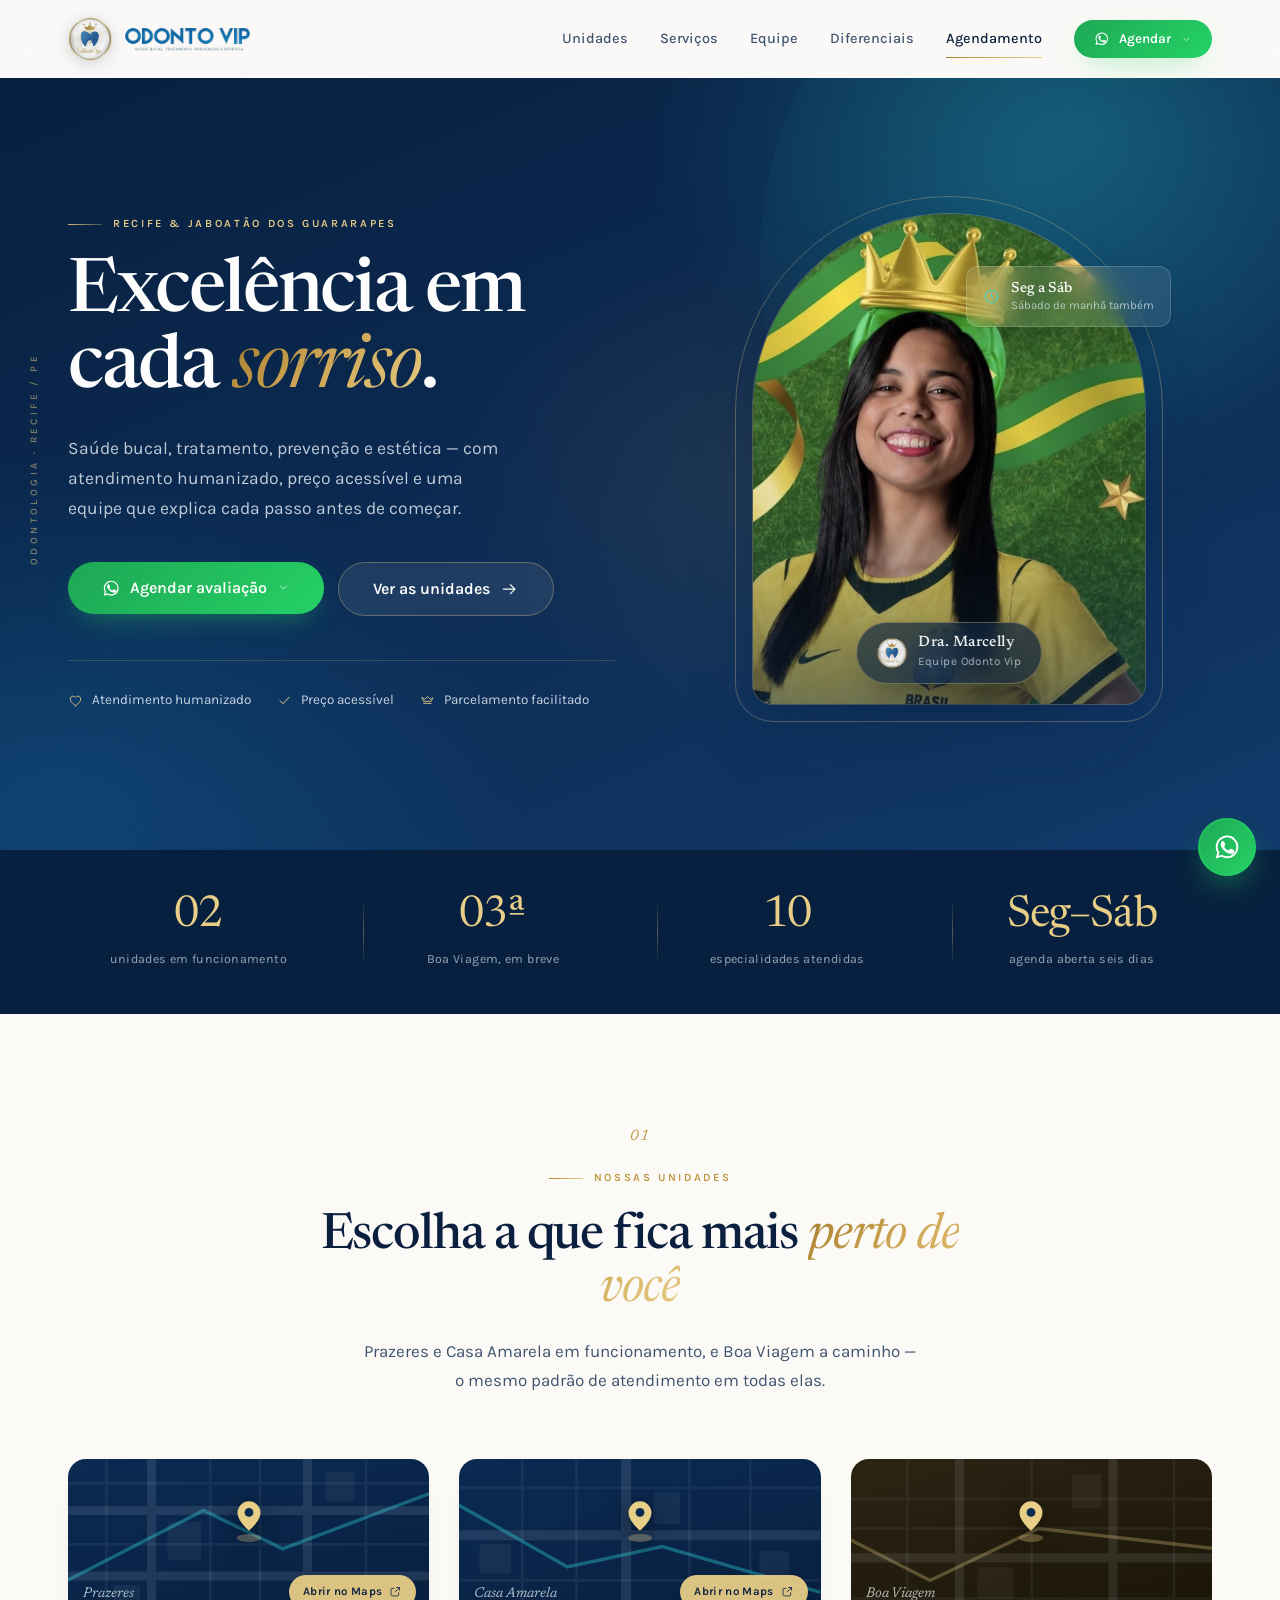
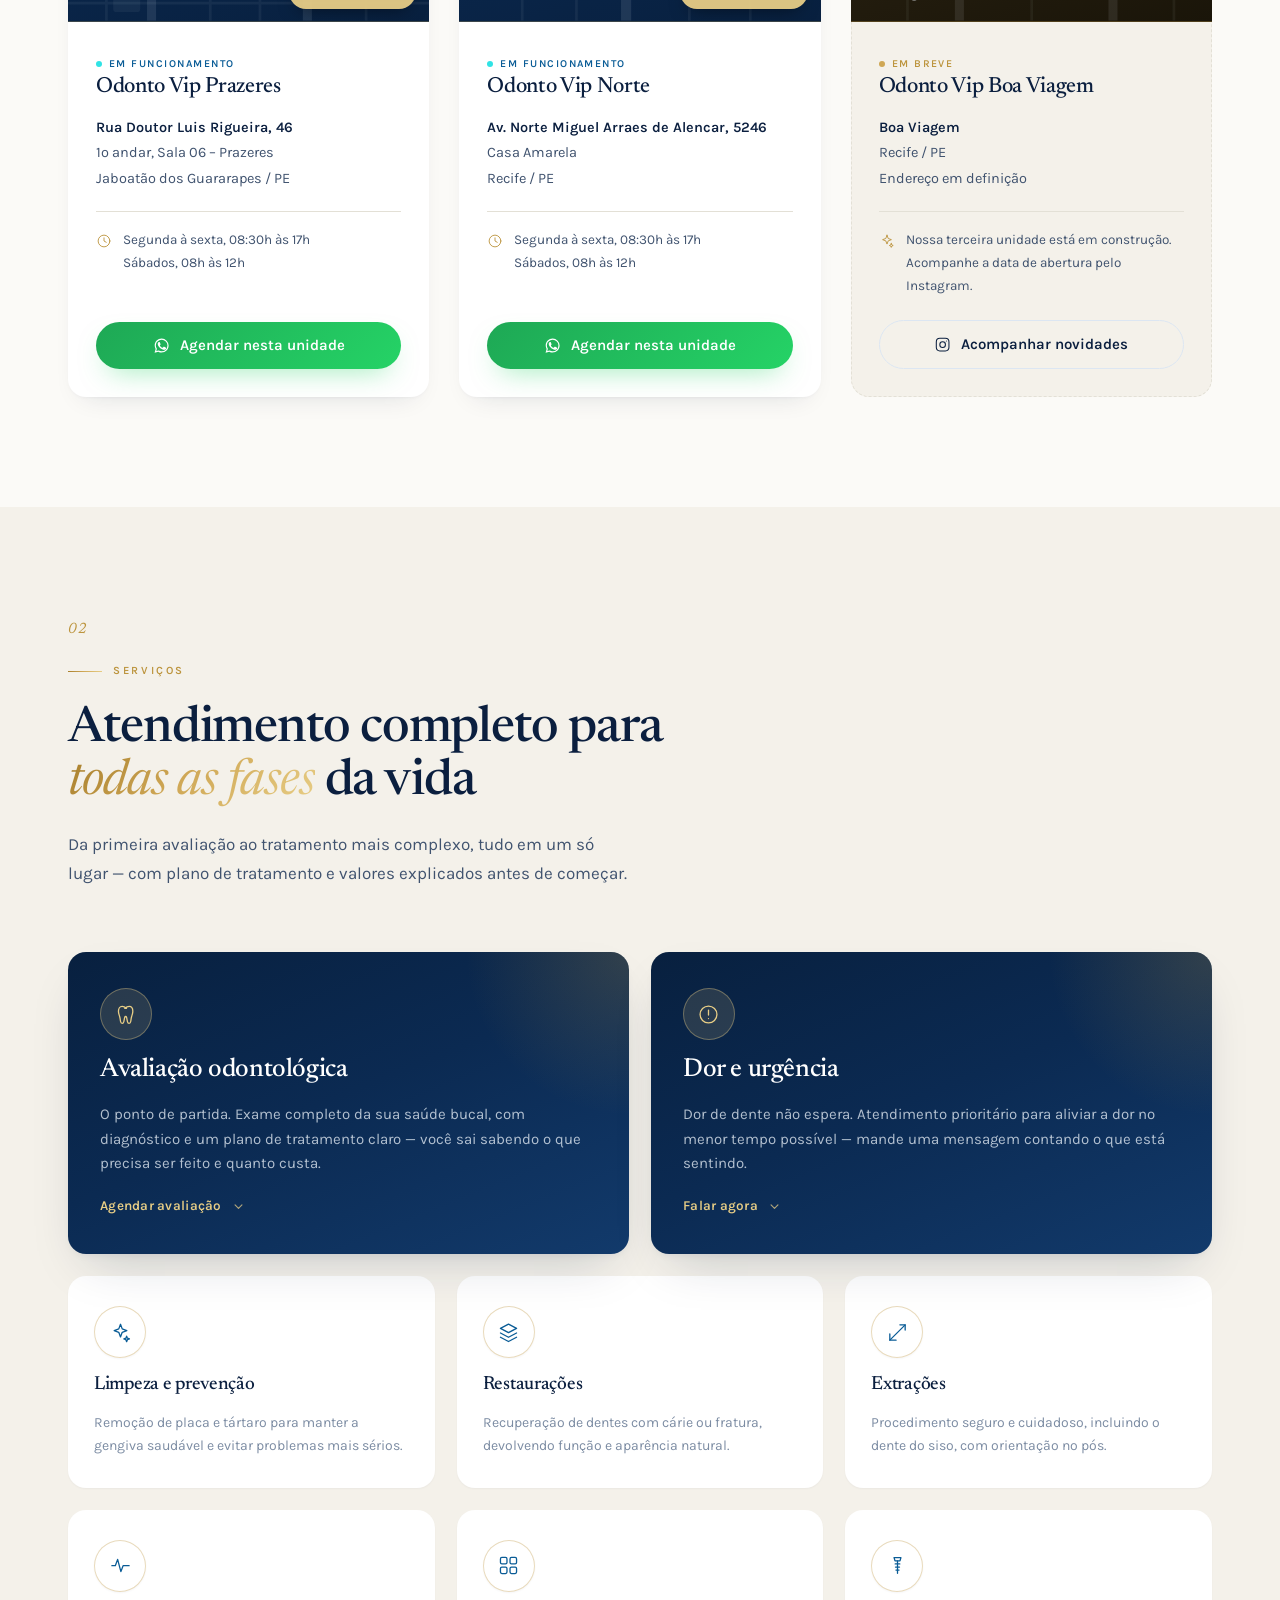
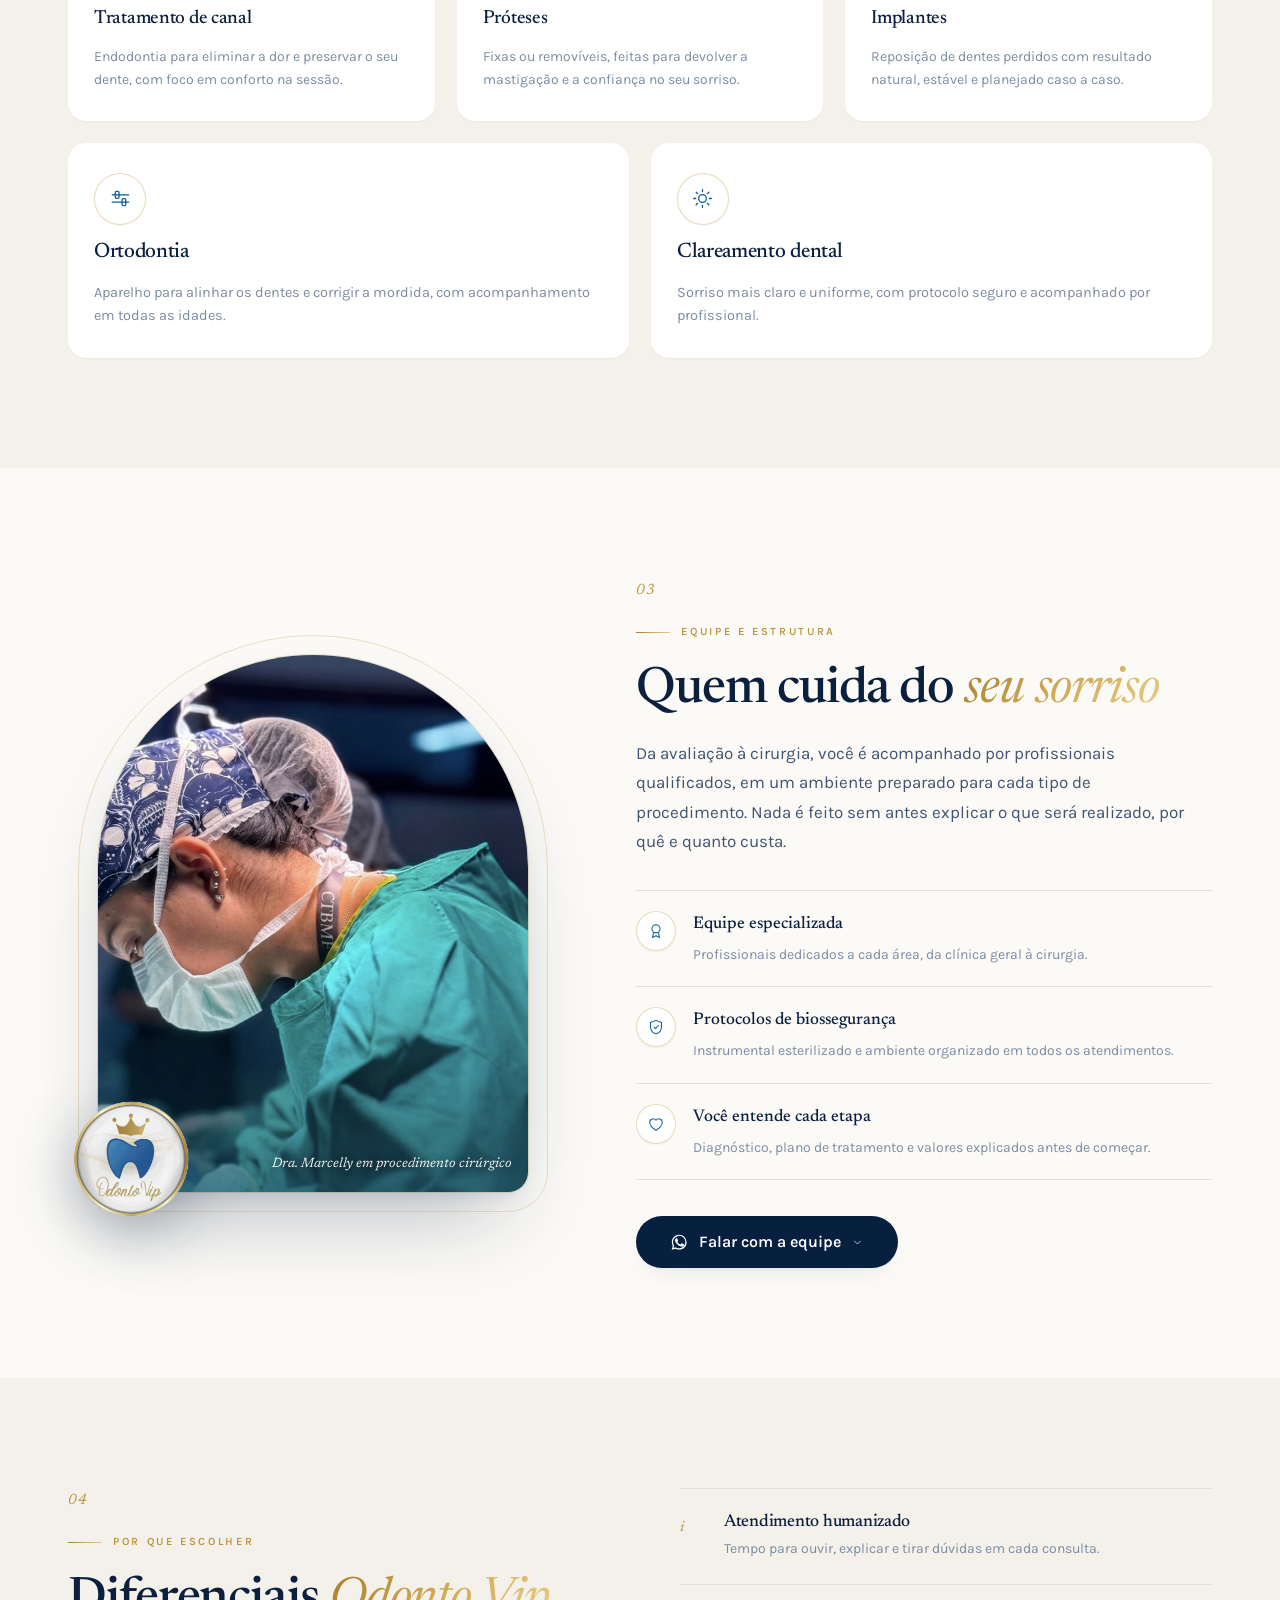
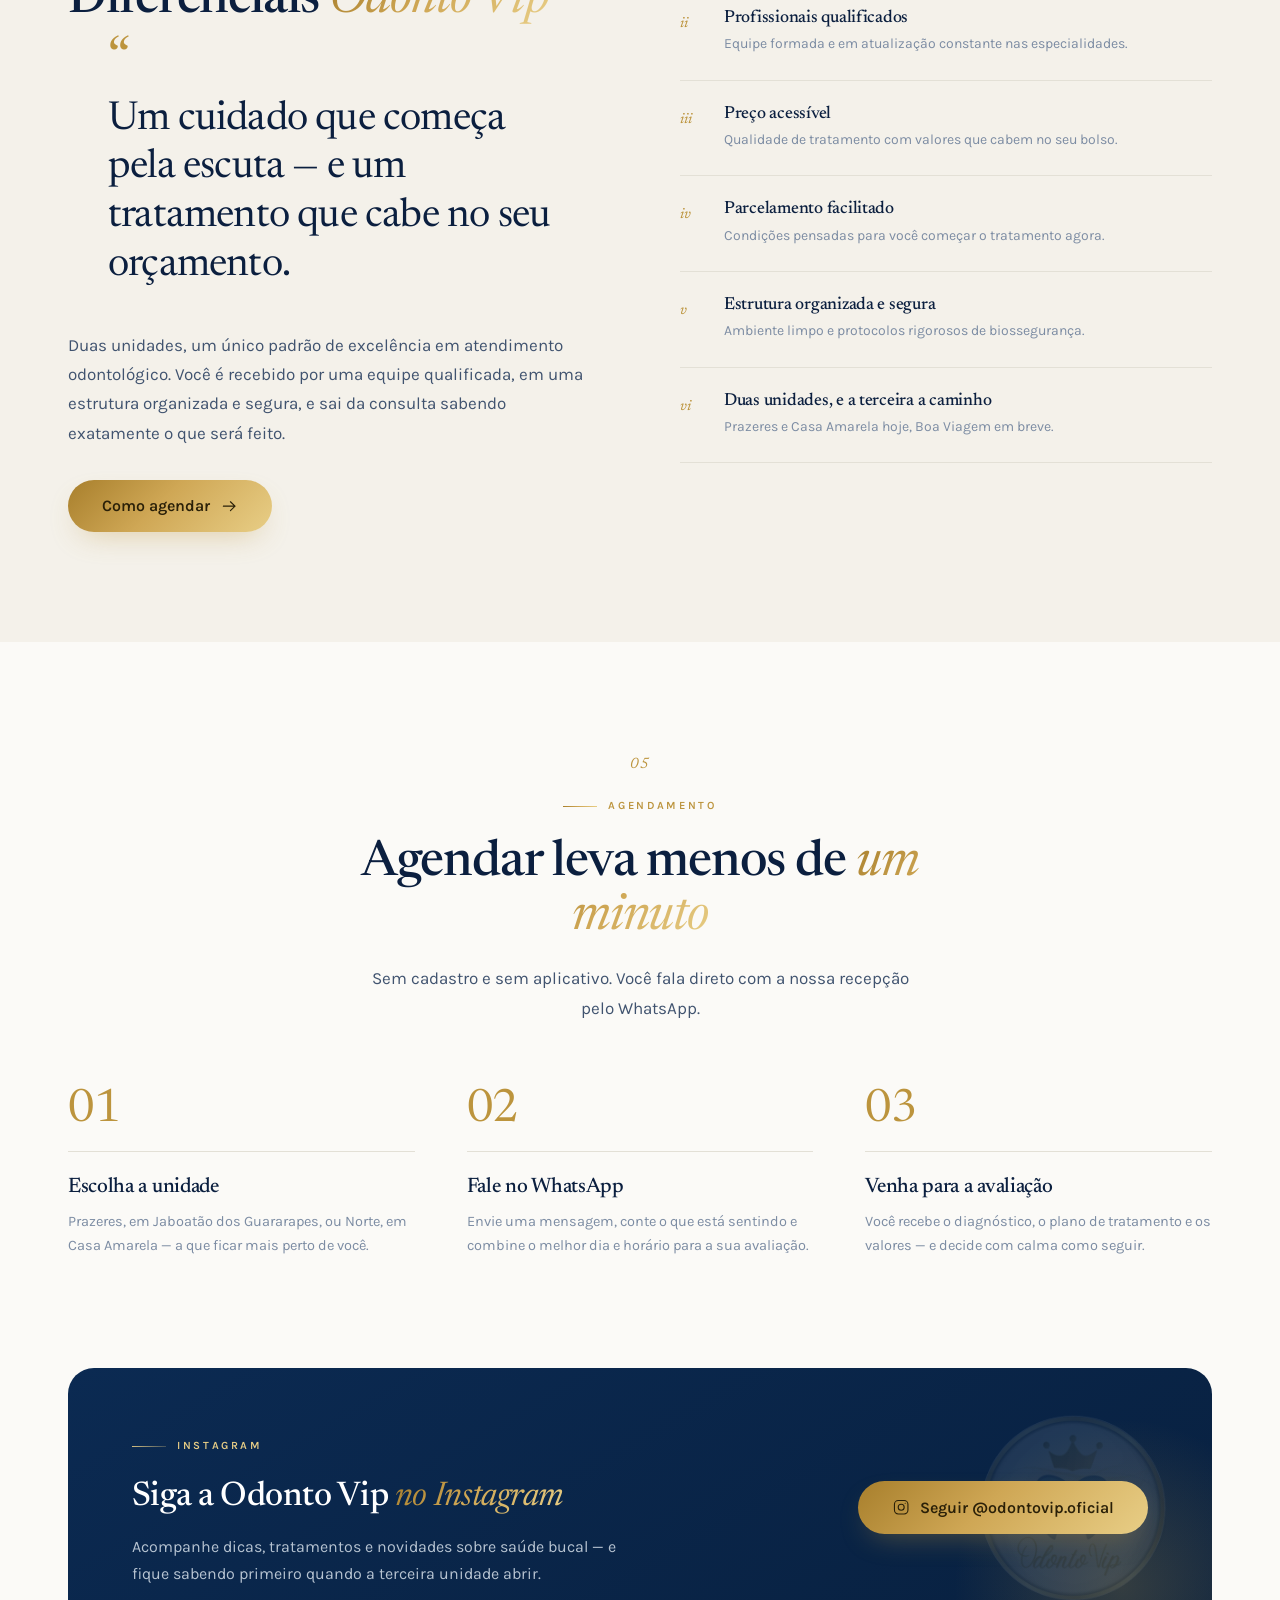
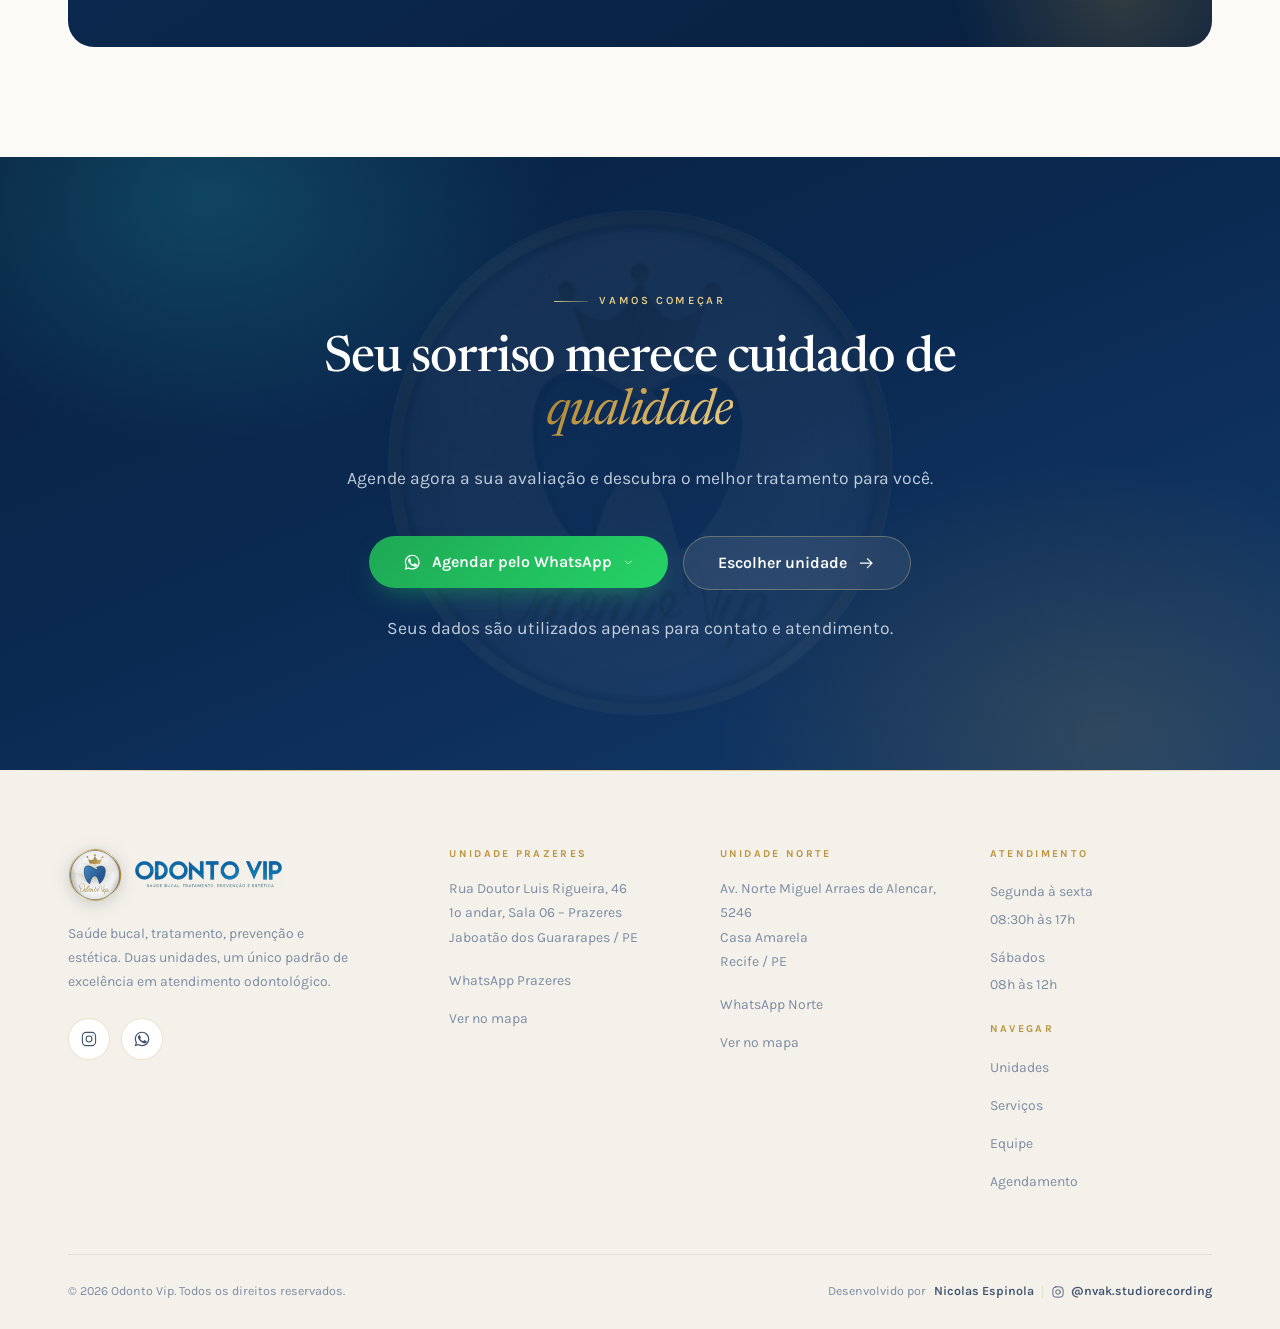
